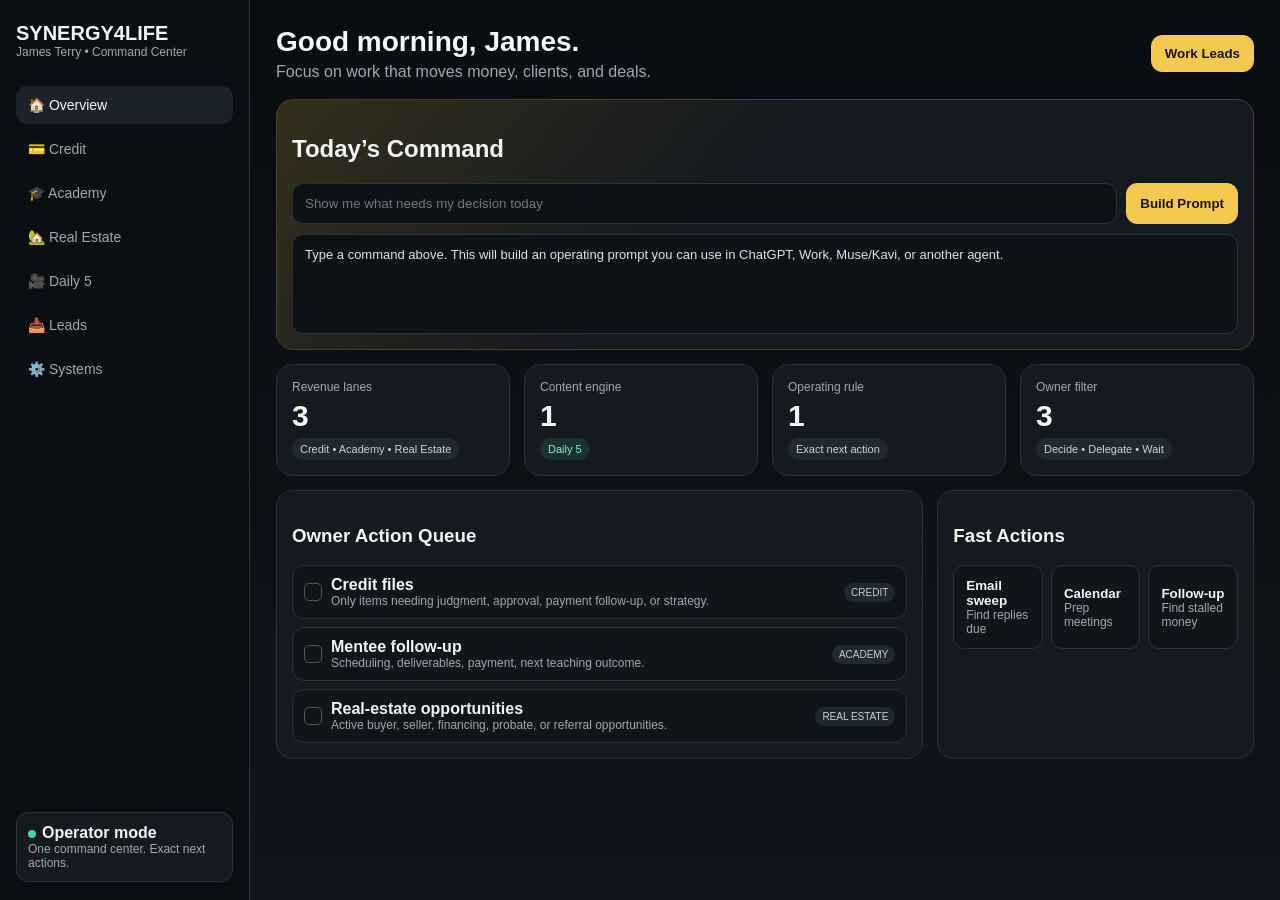
==== dashboard/index.html @ 9ff5a9f5 "Add Synergy4Life command center dashboard" ====
<!doctype html><html lang="en"><head><meta charset="utf-8"><meta name="viewport" content="width=device-width,initial-scale=1"><title>Synergy4Life Command Center</title><style>:root{--bg:#0b0e12;--p:#151a20;--p2:#1b222a;--t:#f5f7f9;--m:#9da8b3;--a:#f4c94f;--g:#43d69b;--l:#2a323c}*{box-sizing:border-box}body{margin:0;background:linear-gradient(180deg,#090c10,#11161c);color:var(--t);font-family:Inter,-apple-system,BlinkMacSystemFont,Segoe UI,Roboto,Arial,sans-serif}.app{min-height:100vh;display:grid;grid-template-columns:250px 1fr}.side{padding:22px 16px;border-right:1px solid var(--l);background:#0b0e12;position:sticky;top:0;height:100vh}.brand{font-size:20px;font-weight:900}.sub,.mini{color:var(--m);font-size:12px}.nav{margin-top:24px}.nav button{width:100%;padding:11px 12px;margin:3px 0;border:0;border-radius:11px;background:transparent;color:var(--m);text-align:left;font-size:14px}.nav button.on,.nav button:hover{background:var(--p2);color:var(--t)}main{padding:26px}.section{display:none}.section.on{display:block}.top{display:flex;justify-content:space-between;gap:14px;align-items:center;margin-bottom:18px}.top h1{margin:0;font-size:28px}.top p{margin:5px 0 0;color:var(--m)}.btn{border:1px solid var(--l);background:var(--p);color:var(--t);padding:10px 13px;border-radius:11px;cursor:pointer}.btn.primary{background:var(--a);border-color:var(--a);color:#17130a;font-weight:800}.grid{display:grid;grid-template-columns:repeat(12,1fr);gap:14px}.card{background:rgba(21,26,32,.97);border:1px solid var(--l);border-radius:17px;padding:15px}.full{grid-column:span 12}.half{grid-column:span 6}.wide{grid-column:span 8}.narrow{grid-column:span 4}.kpi{grid-column:span 3}.num{font-size:30px;font-weight:900;margin:5px 0}.pill{display:inline-block;font-size:11px;background:#202832;padding:5px 8px;border-radius:999px;color:#cad3dc}.good{color:#86efc2;background:rgba(67,214,155,.12)}.hero{background:linear-gradient(135deg,rgba(244,201,79,.18),rgba(21,26,32,.97) 45%);border-color:#4b4126}.cmd{display:flex;gap:9px}.cmd input{flex:1;border:1px solid var(--l);background:#0d1217;color:var(--t);border-radius:11px;padding:12px}.box{white-space:pre-wrap;background:#0d1217;border:1px solid var(--l);border-radius:11px;padding:12px;color:#dce3e9;font-size:13px;min-height:100px}.list{display:flex;flex-direction:column;gap:8px}.item{display:grid;grid-template-columns:auto 1fr auto;gap:9px;align-items:center;border:1px solid var(--l);background:#10151a;padding:10px 11px;border-radius:12px}.check{width:18px;height:18px;border:1px solid #4a5561;border-radius:5px;display:grid;place-items:center;cursor:pointer}.check.done{background:var(--g);color:#07110d}.tag{font-size:10px;padding:4px 7px;border-radius:999px;background:#202832;color:#c4ccd5}.quick{display:grid;grid-template-columns:repeat(3,1fr);gap:8px}.quick button{border:1px solid var(--l);background:#10151a;color:var(--t);padding:12px;border-radius:11px;text-align:left}.table{width:100%;border-collapse:collapse;font-size:13px}.table th,.table td{padding:10px;border-bottom:1px solid var(--l);text-align:left}.table th{color:var(--m)}.status{position:absolute;left:16px;right:16px;bottom:18px;padding:11px;border:1px solid var(--l);background:var(--p);border-radius:12px}.dot{display:inline-block;width:8px;height:8px;border-radius:50%;background:var(--g);margin-right:6px}.toast{position:fixed;right:18px;bottom:18px;background:#1c232b;border:1px solid var(--l);padding:10px 12px;border-radius:10px;display:none}@media(max-width:900px){.app{grid-template-columns:1fr}.side{position:relative;height:auto;border-right:0;border-bottom:1px solid var(--l)}.status{position:static;margin-top:12px}.nav{display:grid;grid-template-columns:repeat(3,1fr)}main{padding:16px}.kpi,.half,.wide,.narrow{grid-column:span 12}.quick{grid-template-columns:1fr}}</style></head><body><div class="app"><aside class="side"><div class="brand">SYNERGY4LIFE</div><div class="sub">James Terry • Command Center</div><div class="nav"><button class="on" data-s="home">🏠 Overview</button><button data-s="credit">💳 Credit</button><button data-s="academy">🎓 Academy</button><button data-s="realestate">🏡 Real Estate</button><button data-s="daily5">🎥 Daily 5</button><button data-s="leads">📥 Leads</button><button data-s="systems">⚙️ Systems</button></div><div class="status"><span class="dot"></span><b>Operator mode</b><div class="mini">One command center. Exact next actions.</div></div></aside><main><section id="home" class="section on"><div class="top"><div><h1>Good morning, James.</h1><p>Focus on work that moves money, clients, and deals.</p></div><button class="btn primary" onclick="go('leads')">Work Leads</button></div><div class="grid"><div class="card full hero"><h2>Today’s Command</h2><div class="cmd"><input id="cmd" placeholder="Show me what needs my decision today"><button class="btn primary" onclick="build()">Build Prompt</button></div><div id="out" class="box" style="margin-top:10px">Type a command above. This will build an operating prompt you can use in ChatGPT, Work, Muse/Kavi, or another agent.</div></div><div class="card kpi"><div class="mini">Revenue lanes</div><div class="num">3</div><span class="pill">Credit • Academy • Real Estate</span></div><div class="card kpi"><div class="mini">Content engine</div><div class="num">1</div><span class="pill good">Daily 5</span></div><div class="card kpi"><div class="mini">Operating rule</div><div class="num">1</div><span class="pill">Exact next action</span></div><div class="card kpi"><div class="mini">Owner filter</div><div class="num">3</div><span class="pill">Decide • Delegate • Wait</span></div><div class="card wide"><h3>Owner Action Queue</h3><div class="list"><div class="item"><span class="check" onclick="done(this)"></span><div><b>Credit files</b><div class="mini">Only items needing judgment, approval, payment follow-up, or strategy.</div></div><span class="tag">CREDIT</span></div><div class="item"><span class="check" onclick="done(this)"></span><div><b>Mentee follow-up</b><div class="mini">Scheduling, deliverables, payment, next teaching outcome.</div></div><span class="tag">ACADEMY</span></div><div class="item"><span class="check" onclick="done(this)"></span><div><b>Real-estate opportunities</b><div class="mini">Active buyer, seller, financing, probate, or referral opportunities.</div></div><span class="tag">REAL ESTATE</span></div></div></div><div class="card narrow"><h3>Fast Actions</h3><div class="quick"><button onclick="copyP('email')"><b>Email sweep</b><div class="mini">Find replies due</div></button><button onclick="copyP('calendar')"><b>Calendar</b><div class="mini">Prep meetings</div></button><button onclick="copyP('followup')"><b>Follow-up</b><div class="mini">Find stalled money</div></button></div></div></div></section><section id="credit" class="section"><div class="top"><div><h1>Credit Solutions</h1><p>Every file ends with an exact letter, action, owner, and due date.</p></div></div><div class="grid"><div class="card full"><table class="table"><tr><th>Stage</th><th>Exact next action</th><th>Owner rule</th></tr><tr><td>Audit</td><td>Compare reports and identify factual discrepancies</td><td>Ops prepares, James decides strategy when needed</td></tr><tr><td>Dispute</td><td>Name the exact letter and attach evidence</td><td>No generic “Round 2” entries</td></tr><tr><td>Follow-up</td><td>Track response, settlement/PFD, payment, and next deadline</td><td>Surface exceptions only</td></tr></table></div></div></section><section id="academy" class="section"><div class="top"><div><h1>Credit Academy</h1><p>Teach the decision process, not just letter selection.</p></div></div><div class="grid"><div class="card half"><h3>6-Week Path</h3><div class="box">Week 1 — Compliance + CRC
Week 2 — Workflow
Week 3 — Dispute intelligence
Week 4 — Client experience
Week 5 — Pricing
Week 6 — Marketing + scaling</div></div><div class="card half"><h3>Mentee Card</h3><div class="box">Show: paid/balance • current week • last session • deliverables • next session • business bottleneck • one measurable outcome for the next 7 days.</div></div></div></section><section id="realestate" class="section"><div class="top"><div><h1>Real Estate</h1><p>Turn market movement into buyer and seller conversations.</p></div></div><div class="grid"><div class="card wide"><h3>Daily Market Desk</h3><div class="box">Tampa Bay sales + inventory
Mortgage applications + rates
Builder incentives
Price reductions / buyer leverage
Mortgage-ready client angle
One social or DM angle</div></div><div class="card narrow"><h3>Deal Prep</h3><div class="quick"><button onclick="copyP('buyer')">Buyer prep</button><button onclick="copyP('listing')">Listing prep</button><button onclick="copyP('probate')">Probate</button></div></div></div></section><section id="daily5" class="section"><div class="top"><div><h1>The Daily 5</h1><p>Credit • Money • Housing • Business • James’s Take</p></div></div><div class="grid"><div class="card full"><div class="list"><div class="item"><span>1</span><div><b>Research</b><div class="mini">Five current stories from reliable sources.</div></div><span class="tag">CURRENT</span></div><div class="item"><span>2</span><div><b>Script</b><div class="mini">60–90 seconds, conversational and useful.</div></div><span class="tag">VOICE</span></div><div class="item"><span>3</span><div><b>B-roll</b><div class="mini">Use current headlines, charts, market data, and contextual footage.</div></div><span class="tag">VISUAL</span></div><div class="item"><span>4</span><div><b>Distribute</b><div class="mini">Skool + email + social.</div></div><span class="tag">PUBLISH</span></div></div></div></div></section><section id="leads" class="section"><div class="top"><div><h1>Leads & Follow-up</h1><p>Every conversation gets a category, last touch, next action, and revenue potential.</p></div></div><div class="grid"><div class="card full"><table class="table"><tr><th>Lane</th><th>Qualifies when</th><th>Next action</th></tr><tr><td>Credit</td><td>Report help, collections, mortgage readiness</td><td>Consultation → report → enrollment</td></tr><tr><td>Mentorship</td><td>Wants to start or grow a credit business</td><td>Discovery → offer → onboarding</td></tr><tr><td>Real Estate</td><td>Buying, selling, financing, probate, referral</td><td>Call → financing/market plan → appointment</td></tr><tr><td>Partner</td><td>Lender, attorney, agent, business owner</td><td>Define referral value + follow-up date</td></tr></table></div></div></section><section id="systems" class="section"><div class="top"><div><h1>Systems</h1><p>Use the right agent for the right job.</p></div></div><div class="grid"><div class="card half"><h3>ChatGPT</h3><div class="mini">Central command, analysis, files, research, connected apps, finished work.</div></div><div class="card half"><h3>Kavi / Muse</h3><div class="mini">Background execution and connected-app work where supported.</div></div><div class="card half"><h3>Grok / X</h3><div class="mini">X-native monitoring and public conversation intelligence.</div></div><div class="card half"><h3>Rule</h3><div class="mini">One command center, specialized execution agents, no duplicate work.</div></div></div></section></main></div><div id="toast" class="toast">Copied</div><script>const P={email:`Review my business email and identify messages requiring a reply, payment follow-up, client document, mentee action, real-estate action, or scheduling decision. Group by business lane and urgency. Draft replies but do not send without approval.`,calendar:`Review my calendar for the next 7 days. For every client, mentee, or real-estate meeting, give context, objectives, missing inputs, and what I should decide before the meeting.`,followup:`Find open business conversations where revenue or progress is stalled because I have not followed up. Prioritize credit clients, mentorship prospects/mentees, and real-estate leads. Give the best next message and why now.`,buyer:`Prepare a Tampa Bay buyer consultation brief: financing readiness, credit risks, payment range, target areas, builder/resale tradeoffs, current leverage, and exact next steps.`,listing:`Prepare a listing strategy brief: likely buyer profile, pricing risk, competition, inventory, concessions, prep priorities, and 3 seller talking points.`,probate:`Prepare a probate real-estate handoff summary: confirmed facts, parties, deadlines, title/probate status, unresolved risks, owner for each next step, and what keeps the transaction moving.`};document.querySelectorAll('.nav button').forEach(b=>b.onclick=()=>go(b.dataset.s));function go(id){document.querySelectorAll('.section').forEach(s=>s.classList.remove('on'));document.getElementById(id).classList.add('on');document.querySelectorAll('.nav button').forEach(b=>b.classList.toggle('on',b.dataset.s===id));scrollTo({top:0,behavior:'smooth'})}function done(e){e.classList.toggle('done');e.textContent=e.classList.contains('done')?'✓':''}function cp(t){navigator.clipboard.writeText(t).then(()=>{let x=document.getElementById('toast');x.style.display='block';setTimeout(()=>x.style.display='none',1000)})}function copyP(k){cp(P[k])}function build(){let v=document.getElementById('cmd').value.trim()||'Identify the highest-value work I should do next.';let t=`You are operating as my Synergy4Life command center. ${v}\n\nReturn the answer in this order:\n1. What needs my decision now\n2. What can be delegated or completed without me\n3. What is waiting on someone else\n4. Revenue or client-risk items\n5. Exact next action, owner, and deadline for each item\n\nKeep it operational, not generic.`;document.getElementById('out').textContent=t;cp(t)}</script></body></html>
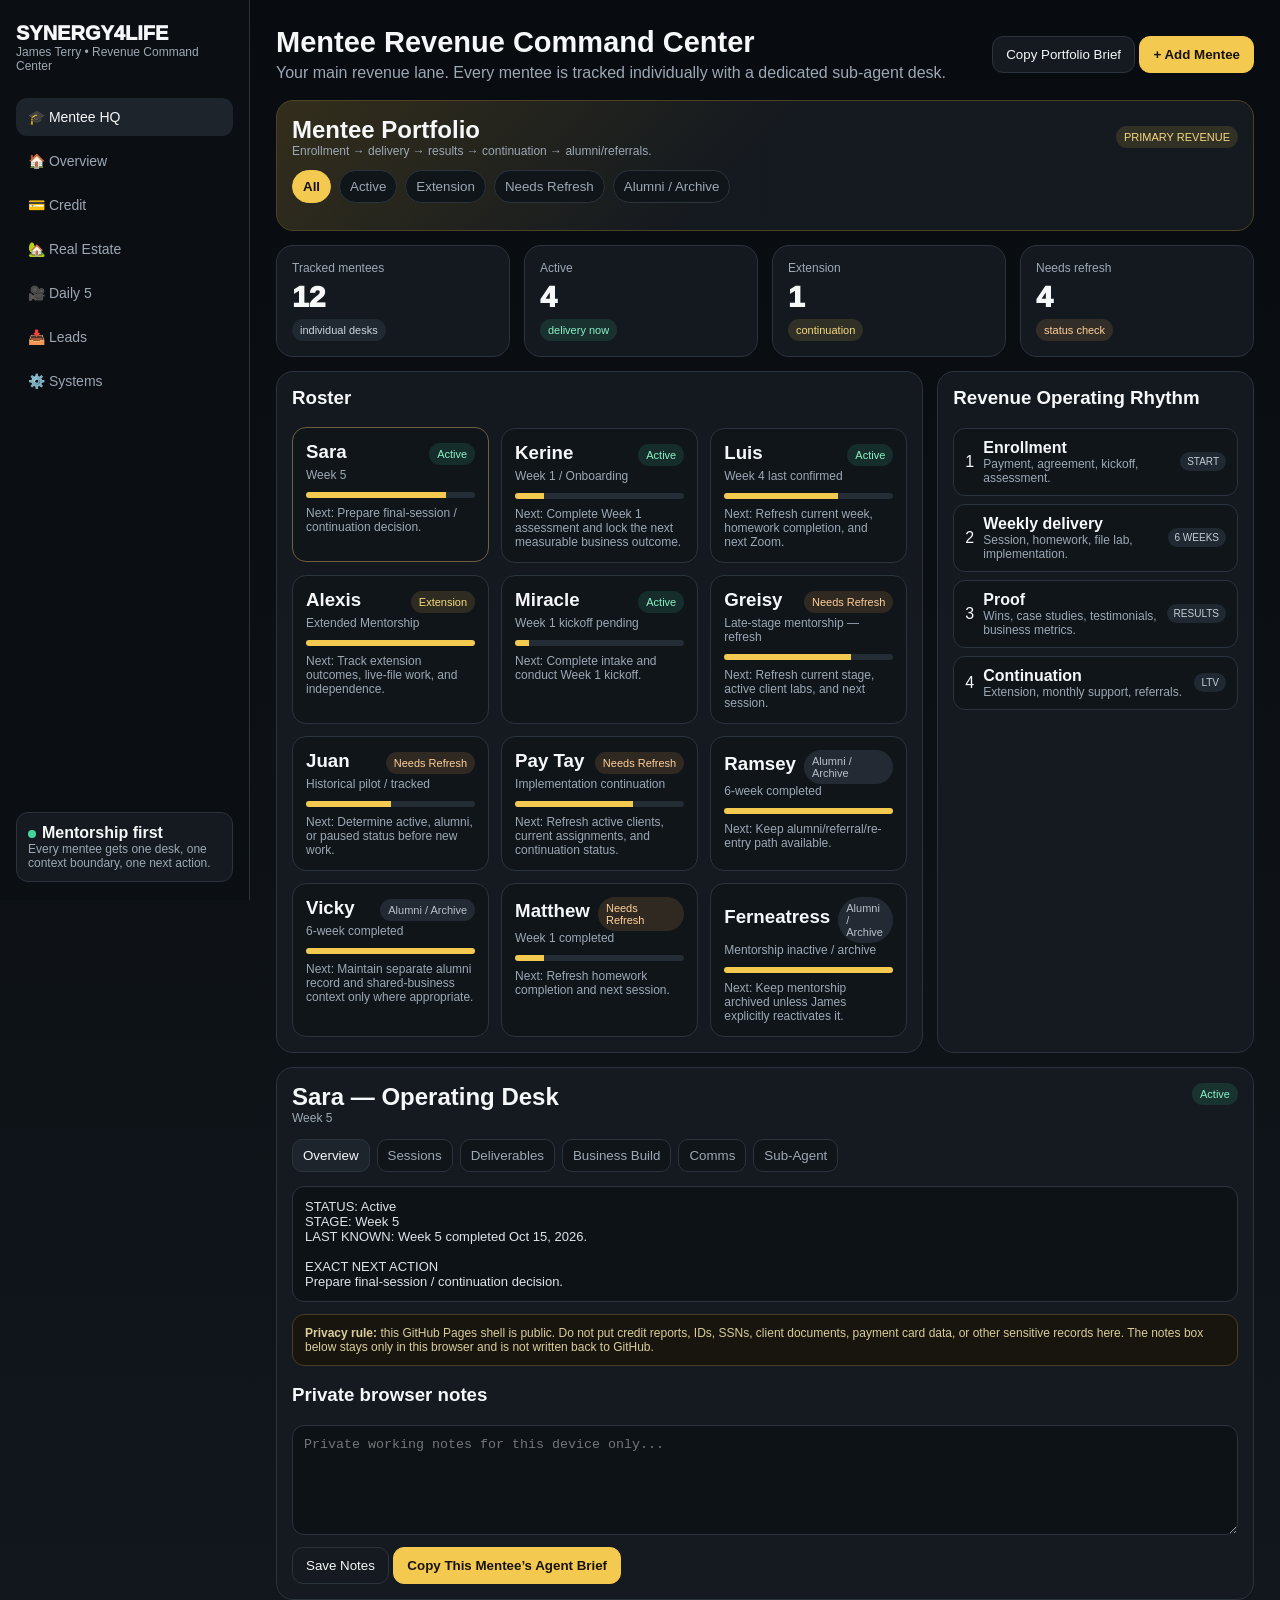
==== commit 63dc77c9: "Make Mentee HQ the primary Synergy4Life dashboard" ====
--- a/dashboard/index.html
+++ b/dashboard/index.html
@@ -1,11 +1,51 @@
-<!doctype html><html lang="en"><head><meta charset="utf-8"><meta name="viewport" content="width=device-width,initial-scale=1"><title>Synergy4Life Command Center</title><style>:root{--bg:#0b0e12;--p:#151a20;--p2:#1b222a;--t:#f5f7f9;--m:#9da8b3;--a:#f4c94f;--g:#43d69b;--l:#2a323c}*{box-sizing:border-box}body{margin:0;background:linear-gradient(180deg,#090c10,#11161c);color:var(--t);font-family:Inter,-apple-system,BlinkMacSystemFont,Segoe UI,Roboto,Arial,sans-serif}.app{min-height:100vh;display:grid;grid-template-columns:250px 1fr}.side{padding:22px 16px;border-right:1px solid var(--l);background:#0b0e12;position:sticky;top:0;height:100vh}.brand{font-size:20px;font-weight:900}.sub,.mini{color:var(--m);font-size:12px}.nav{margin-top:24px}.nav button{width:100%;padding:11px 12px;margin:3px 0;border:0;border-radius:11px;background:transparent;color:var(--m);text-align:left;font-size:14px}.nav button.on,.nav button:hover{background:var(--p2);color:var(--t)}main{padding:26px}.section{display:none}.section.on{display:block}.top{display:flex;justify-content:space-between;gap:14px;align-items:center;margin-bottom:18px}.top h1{margin:0;font-size:28px}.top p{margin:5px 0 0;color:var(--m)}.btn{border:1px solid var(--l);background:var(--p);color:var(--t);padding:10px 13px;border-radius:11px;cursor:pointer}.btn.primary{background:var(--a);border-color:var(--a);color:#17130a;font-weight:800}.grid{display:grid;grid-template-columns:repeat(12,1fr);gap:14px}.card{background:rgba(21,26,32,.97);border:1px solid var(--l);border-radius:17px;padding:15px}.full{grid-column:span 12}.half{grid-column:span 6}.wide{grid-column:span 8}.narrow{grid-column:span 4}.kpi{grid-column:span 3}.num{font-size:30px;font-weight:900;margin:5px 0}.pill{display:inline-block;font-size:11px;background:#202832;padding:5px 8px;border-radius:999px;color:#cad3dc}.good{color:#86efc2;background:rgba(67,214,155,.12)}.hero{background:linear-gradient(135deg,rgba(244,201,79,.18),rgba(21,26,32,.97) 45%);border-color:#4b4126}.cmd{display:flex;gap:9px}.cmd input{flex:1;border:1px solid var(--l);background:#0d1217;color:var(--t);border-radius:11px;padding:12px}.box{white-space:pre-wrap;background:#0d1217;border:1px solid var(--l);border-radius:11px;padding:12px;color:#dce3e9;font-size:13px;min-height:100px}.list{display:flex;flex-direction:column;gap:8px}.item{display:grid;grid-template-columns:auto 1fr auto;gap:9px;align-items:center;border:1px solid var(--l);background:#10151a;padding:10px 11px;border-radius:12px}.check{width:18px;height:18px;border:1px solid #4a5561;border-radius:5px;display:grid;place-items:center;cursor:pointer}.check.done{background:var(--g);color:#07110d}.tag{font-size:10px;padding:4px 7px;border-radius:999px;background:#202832;color:#c4ccd5}.quick{display:grid;grid-template-columns:repeat(3,1fr);gap:8px}.quick button{border:1px solid var(--l);background:#10151a;color:var(--t);padding:12px;border-radius:11px;text-align:left}.table{width:100%;border-collapse:collapse;font-size:13px}.table th,.table td{padding:10px;border-bottom:1px solid var(--l);text-align:left}.table th{color:var(--m)}.status{position:absolute;left:16px;right:16px;bottom:18px;padding:11px;border:1px solid var(--l);background:var(--p);border-radius:12px}.dot{display:inline-block;width:8px;height:8px;border-radius:50%;background:var(--g);margin-right:6px}.toast{position:fixed;right:18px;bottom:18px;background:#1c232b;border:1px solid var(--l);padding:10px 12px;border-radius:10px;display:none}@media(max-width:900px){.app{grid-template-columns:1fr}.side{position:relative;height:auto;border-right:0;border-bottom:1px solid var(--l)}.status{position:static;margin-top:12px}.nav{display:grid;grid-template-columns:repeat(3,1fr)}main{padding:16px}.kpi,.half,.wide,.narrow{grid-column:span 12}.quick{grid-template-columns:1fr}}</style></head><body><div class="app"><aside class="side"><div class="brand">SYNERGY4LIFE</div><div class="sub">James Terry • Command Center</div><div class="nav"><button class="on" data-s="home">🏠 Overview</button><button data-s="credit">💳 Credit</button><button data-s="academy">🎓 Academy</button><button data-s="realestate">🏡 Real Estate</button><button data-s="daily5">🎥 Daily 5</button><button data-s="leads">📥 Leads</button><button data-s="systems">⚙️ Systems</button></div><div class="status"><span class="dot"></span><b>Operator mode</b><div class="mini">One command center. Exact next actions.</div></div></aside><main><section id="home" class="section on"><div class="top"><div><h1>Good morning, James.</h1><p>Focus on work that moves money, clients, and deals.</p></div><button class="btn primary" onclick="go('leads')">Work Leads</button></div><div class="grid"><div class="card full hero"><h2>Today’s Command</h2><div class="cmd"><input id="cmd" placeholder="Show me what needs my decision today"><button class="btn primary" onclick="build()">Build Prompt</button></div><div id="out" class="box" style="margin-top:10px">Type a command above. This will build an operating prompt you can use in ChatGPT, Work, Muse/Kavi, or another agent.</div></div><div class="card kpi"><div class="mini">Revenue lanes</div><div class="num">3</div><span class="pill">Credit • Academy • Real Estate</span></div><div class="card kpi"><div class="mini">Content engine</div><div class="num">1</div><span class="pill good">Daily 5</span></div><div class="card kpi"><div class="mini">Operating rule</div><div class="num">1</div><span class="pill">Exact next action</span></div><div class="card kpi"><div class="mini">Owner filter</div><div class="num">3</div><span class="pill">Decide • Delegate • Wait</span></div><div class="card wide"><h3>Owner Action Queue</h3><div class="list"><div class="item"><span class="check" onclick="done(this)"></span><div><b>Credit files</b><div class="mini">Only items needing judgment, approval, payment follow-up, or strategy.</div></div><span class="tag">CREDIT</span></div><div class="item"><span class="check" onclick="done(this)"></span><div><b>Mentee follow-up</b><div class="mini">Scheduling, deliverables, payment, next teaching outcome.</div></div><span class="tag">ACADEMY</span></div><div class="item"><span class="check" onclick="done(this)"></span><div><b>Real-estate opportunities</b><div class="mini">Active buyer, seller, financing, probate, or referral opportunities.</div></div><span class="tag">REAL ESTATE</span></div></div></div><div class="card narrow"><h3>Fast Actions</h3><div class="quick"><button onclick="copyP('email')"><b>Email sweep</b><div class="mini">Find replies due</div></button><button onclick="copyP('calendar')"><b>Calendar</b><div class="mini">Prep meetings</div></button><button onclick="copyP('followup')"><b>Follow-up</b><div class="mini">Find stalled money</div></button></div></div></div></section><section id="credit" class="section"><div class="top"><div><h1>Credit Solutions</h1><p>Every file ends with an exact letter, action, owner, and due date.</p></div></div><div class="grid"><div class="card full"><table class="table"><tr><th>Stage</th><th>Exact next action</th><th>Owner rule</th></tr><tr><td>Audit</td><td>Compare reports and identify factual discrepancies</td><td>Ops prepares, James decides strategy when needed</td></tr><tr><td>Dispute</td><td>Name the exact letter and attach evidence</td><td>No generic “Round 2” entries</td></tr><tr><td>Follow-up</td><td>Track response, settlement/PFD, payment, and next deadline</td><td>Surface exceptions only</td></tr></table></div></div></section><section id="academy" class="section"><div class="top"><div><h1>Credit Academy</h1><p>Teach the decision process, not just letter selection.</p></div></div><div class="grid"><div class="card half"><h3>6-Week Path</h3><div class="box">Week 1 — Compliance + CRC
-Week 2 — Workflow
-Week 3 — Dispute intelligence
-Week 4 — Client experience
-Week 5 — Pricing
-Week 6 — Marketing + scaling</div></div><div class="card half"><h3>Mentee Card</h3><div class="box">Show: paid/balance • current week • last session • deliverables • next session • business bottleneck • one measurable outcome for the next 7 days.</div></div></div></section><section id="realestate" class="section"><div class="top"><div><h1>Real Estate</h1><p>Turn market movement into buyer and seller conversations.</p></div></div><div class="grid"><div class="card wide"><h3>Daily Market Desk</h3><div class="box">Tampa Bay sales + inventory
+<!doctype html>
+<html lang="en"><head><meta charset="utf-8"><meta name="viewport" content="width=device-width,initial-scale=1"><title>Synergy4Life Mentee Command Center</title><style>
+:root{--bg:#090c10;--p:#151a20;--p2:#1d242c;--t:#f6f7f9;--m:#9ca8b4;--a:#f4c94f;--g:#43d69b;--w:#ffb454;--r:#ff7373;--l:#2b333d}*{box-sizing:border-box}body{margin:0;background:linear-gradient(180deg,#080b0f,#11171d);color:var(--t);font-family:Inter,-apple-system,BlinkMacSystemFont,Segoe UI,Roboto,Arial,sans-serif}.app{min-height:100vh;display:grid;grid-template-columns:250px 1fr}.side{padding:22px 16px;border-right:1px solid var(--l);background:#0b0e12;position:sticky;top:0;height:100vh}.brand{font-size:20px;font-weight:950}.sub,.mini{color:var(--m);font-size:12px}.nav{margin-top:22px}.nav button{width:100%;padding:11px 12px;margin:3px 0;border:0;border-radius:11px;background:transparent;color:var(--m);text-align:left;font-size:14px;cursor:pointer}.nav button.on,.nav button:hover{background:var(--p2);color:var(--t)}.statusbox{position:absolute;left:16px;right:16px;bottom:18px;padding:11px;border:1px solid var(--l);background:var(--p);border-radius:12px}.dot{display:inline-block;width:8px;height:8px;border-radius:50%;background:var(--g);margin-right:6px}main{padding:26px}.section{display:none}.section.on{display:block}.top{display:flex;justify-content:space-between;gap:14px;align-items:center;margin-bottom:18px}.top h1{margin:0;font-size:29px}.top p{margin:5px 0 0;color:var(--m)}.btn{border:1px solid var(--l);background:var(--p);color:var(--t);padding:10px 13px;border-radius:11px;cursor:pointer}.btn.primary{background:var(--a);border-color:var(--a);color:#17130a;font-weight:850}.btn.small{padding:7px 9px;font-size:12px}.grid{display:grid;grid-template-columns:repeat(12,1fr);gap:14px}.card{background:rgba(21,26,32,.97);border:1px solid var(--l);border-radius:17px;padding:15px}.full{grid-column:span 12}.half{grid-column:span 6}.wide{grid-column:span 8}.narrow{grid-column:span 4}.kpi{grid-column:span 3}.num{font-size:30px;font-weight:950;margin:5px 0}.pill{display:inline-block;font-size:11px;background:#202832;padding:5px 8px;border-radius:999px;color:#cbd4dd}.pill.active{background:rgba(67,214,155,.13);color:#8af0c5}.pill.extension{background:rgba(244,201,79,.13);color:#f6d97f}.pill.refresh{background:rgba(255,180,84,.13);color:#ffd09a}.pill.alumni{background:#232a33;color:#b7c0ca}.hero{background:linear-gradient(135deg,rgba(244,201,79,.18),rgba(21,26,32,.97) 48%);border-color:#4b4126}.filters{display:flex;gap:8px;flex-wrap:wrap;margin:12px 0}.filters button{border:1px solid var(--l);background:#10151a;color:var(--m);padding:8px 10px;border-radius:999px;cursor:pointer}.filters button.on{background:var(--a);color:#17130a;border-color:var(--a);font-weight:800}.roster{display:grid;grid-template-columns:repeat(3,1fr);gap:12px}.mentee{border:1px solid var(--l);background:#10151a;border-radius:14px;padding:13px;cursor:pointer;transition:.15s}.mentee:hover,.mentee.selected{border-color:#6d6040;transform:translateY(-1px)}.mentee h3{margin:0 0 5px}.row{display:flex;justify-content:space-between;gap:8px;align-items:center}.meter{height:6px;background:#242c35;border-radius:999px;overflow:hidden;margin-top:10px}.meter span{display:block;height:100%;background:var(--a)}.detailHead{display:flex;justify-content:space-between;gap:12px;align-items:flex-start}.detailHead h2{margin:0}.tabs{display:flex;gap:7px;flex-wrap:wrap;margin:14px 0}.tabs button{border:1px solid var(--l);background:#10151a;color:var(--m);padding:8px 10px;border-radius:10px;cursor:pointer}.tabs button.on{background:var(--p2);color:var(--t)}.box{white-space:pre-wrap;background:#0d1217;border:1px solid var(--l);border-radius:12px;padding:12px;color:#dce3e9;font-size:13px;min-height:92px}.list{display:flex;flex-direction:column;gap:8px}.item{display:grid;grid-template-columns:auto 1fr auto;gap:9px;align-items:center;border:1px solid var(--l);background:#10151a;padding:10px 11px;border-radius:12px}.tag{font-size:10px;padding:4px 7px;border-radius:999px;background:#202832;color:#c4ccd5}.privacy{border:1px solid #473f27;background:#17150e;padding:11px 12px;border-radius:12px;color:#dacd9c;font-size:12px}.note{width:100%;min-height:110px;background:#0d1217;color:var(--t);border:1px solid var(--l);border-radius:12px;padding:11px;resize:vertical}.table{width:100%;border-collapse:collapse;font-size:13px}.table th,.table td{padding:10px;border-bottom:1px solid var(--l);text-align:left}.table th{color:var(--m)}.quick{display:grid;grid-template-columns:repeat(3,1fr);gap:8px}.quick button{border:1px solid var(--l);background:#10151a;color:var(--t);padding:12px;border-radius:11px;text-align:left;cursor:pointer}.toast{position:fixed;right:18px;bottom:18px;background:#1c232b;border:1px solid var(--l);padding:10px 12px;border-radius:10px;display:none}.modal{position:fixed;inset:0;background:rgba(0,0,0,.72);display:none;align-items:center;justify-content:center;padding:20px}.modal .card{width:min(520px,100%)}.field{display:flex;flex-direction:column;gap:5px;margin:10px 0}.field input,.field select{background:#0d1217;color:var(--t);border:1px solid var(--l);padding:10px;border-radius:10px}@media(max-width:980px){.app{grid-template-columns:1fr}.side{position:relative;height:auto;border-right:0;border-bottom:1px solid var(--l)}.statusbox{position:static;margin-top:12px}.nav{display:grid;grid-template-columns:repeat(3,1fr)}main{padding:16px}.kpi,.half,.wide,.narrow{grid-column:span 12}.roster{grid-template-columns:1fr 1fr}.quick{grid-template-columns:1fr}}@media(max-width:620px){.roster{grid-template-columns:1fr}.nav{grid-template-columns:repeat(2,1fr)}.top{align-items:flex-start;flex-direction:column}}
+</style></head><body><div class="app"><aside class="side"><div class="brand">SYNERGY4LIFE</div><div class="sub">James Terry • Revenue Command Center</div><div class="nav"><button class="on" data-s="mentees">🎓 Mentee HQ</button><button data-s="overview">🏠 Overview</button><button data-s="credit">💳 Credit</button><button data-s="realestate">🏡 Real Estate</button><button data-s="daily5">🎥 Daily 5</button><button data-s="leads">📥 Leads</button><button data-s="systems">⚙️ Systems</button></div><div class="statusbox"><span class="dot"></span><b>Mentorship first</b><div class="mini">Every mentee gets one desk, one context boundary, one next action.</div></div></aside><main>
+<section id="mentees" class="section on"><div class="top"><div><h1>Mentee Revenue Command Center</h1><p>Your main revenue lane. Every mentee is tracked individually with a dedicated sub-agent desk.</p></div><div><button class="btn" onclick="copyPortfolioBrief()">Copy Portfolio Brief</button> <button class="btn primary" onclick="openAdd()">+ Add Mentee</button></div></div><div class="grid"><div class="card full hero"><div class="row"><div><h2 style="margin:0">Mentee Portfolio</h2><div class="mini">Enrollment → delivery → results → continuation → alumni/referrals.</div></div><span class="pill extension">PRIMARY REVENUE</span></div><div class="filters" id="filters"><button class="on" data-f="all">All</button><button data-f="active">Active</button><button data-f="extension">Extension</button><button data-f="refresh">Needs Refresh</button><button data-f="alumni">Alumni / Archive</button></div></div><div class="card kpi"><div class="mini">Tracked mentees</div><div class="num" id="kTracked">0</div><span class="pill">individual desks</span></div><div class="card kpi"><div class="mini">Active</div><div class="num" id="kActive">0</div><span class="pill active">delivery now</span></div><div class="card kpi"><div class="mini">Extension</div><div class="num" id="kExtension">0</div><span class="pill extension">continuation</span></div><div class="card kpi"><div class="mini">Needs refresh</div><div class="num" id="kRefresh">0</div><span class="pill refresh">status check</span></div><div class="card wide"><h3 style="margin-top:0">Roster</h3><div id="roster" class="roster"></div></div><div class="card narrow"><h3 style="margin-top:0">Revenue Operating Rhythm</h3><div class="list"><div class="item"><span>1</span><div><b>Enrollment</b><div class="mini">Payment, agreement, kickoff, assessment.</div></div><span class="tag">START</span></div><div class="item"><span>2</span><div><b>Weekly delivery</b><div class="mini">Session, homework, file lab, implementation.</div></div><span class="tag">6 WEEKS</span></div><div class="item"><span>3</span><div><b>Proof</b><div class="mini">Wins, case studies, testimonials, business metrics.</div></div><span class="tag">RESULTS</span></div><div class="item"><span>4</span><div><b>Continuation</b><div class="mini">Extension, monthly support, referrals.</div></div><span class="tag">LTV</span></div></div></div><div class="card full" id="detailCard"><div class="detailHead"><div><h2 id="dName">Select a mentee</h2><div class="mini" id="dSubtitle">Open a mentee card to view that person's operating desk.</div></div><div><span id="dStatus" class="pill">—</span></div></div><div class="tabs" id="tabs"><button class="on" data-tab="overview">Overview</button><button data-tab="sessions">Sessions</button><button data-tab="deliverables">Deliverables</button><button data-tab="business">Business Build</button><button data-tab="comms">Comms</button><button data-tab="agent">Sub-Agent</button></div><div id="detailBody" class="box">No mentee selected.</div><div style="margin-top:12px" class="privacy"><b>Privacy rule:</b> this GitHub Pages shell is public. Do not put credit reports, IDs, SSNs, client documents, payment card data, or other sensitive records here. The notes box below stays only in this browser and is not written back to GitHub.</div><h3>Private browser notes</h3><textarea id="privateNotes" class="note" placeholder="Private working notes for this device only..."></textarea><div style="margin-top:8px"><button class="btn" onclick="saveNotes()">Save Notes</button> <button class="btn primary" onclick="copyAgentBrief()">Copy This Mentee’s Agent Brief</button></div></div></div></section>
+<section id="overview" class="section"><div class="top"><div><h1>Business Overview</h1><p>Mentorship first, then Credit Solutions, Real Estate, and content.</p></div><button class="btn primary" onclick="go('mentees')">Open Mentee HQ</button></div><div class="grid"><div class="card kpi"><div class="mini">#1 lane</div><div class="num">🎓</div><span class="pill extension">Credit Academy</span></div><div class="card kpi"><div class="mini">Client services</div><div class="num">💳</div><span class="pill">Credit Solutions</span></div><div class="card kpi"><div class="mini">Deal lane</div><div class="num">🏡</div><span class="pill">Real Estate</span></div><div class="card kpi"><div class="mini">Audience engine</div><div class="num">🎥</div><span class="pill">Daily 5</span></div><div class="card full"><h3>Owner Filter</h3><div class="box">1. What needs James’s decision now
+2. What can a sub-agent prepare
+3. What is waiting on the mentee/client
+4. What revenue is stalled
+5. Exact next action + owner + deadline</div></div></div></section>
+<section id="credit" class="section"><div class="top"><div><h1>Credit Solutions</h1><p>Exact dispute action, evidence, owner, and due date.</p></div></div><div class="card"><table class="table"><tr><th>Stage</th><th>Required output</th><th>Rule</th></tr><tr><td>Audit</td><td>Compare reports and identify factual discrepancies</td><td>Evidence before strategy</td></tr><tr><td>Dispute</td><td>Name the exact letter and target</td><td>No generic “Round 2” calendar entries</td></tr><tr><td>Follow-up</td><td>Response, settlement/PFD, payment, deadline</td><td>Surface exceptions to James</td></tr></table></div></section>
+<section id="realestate" class="section"><div class="top"><div><h1>Real Estate</h1><p>Mortgage-ready clients, Tampa Bay opportunities, buyers, sellers, probate.</p></div></div><div class="grid"><div class="card wide"><div class="box">Sales + inventory
 Mortgage applications + rates
 Builder incentives
 Price reductions / buyer leverage
-Mortgage-ready client angle
-One social or DM angle</div></div><div class="card narrow"><h3>Deal Prep</h3><div class="quick"><button onclick="copyP('buyer')">Buyer prep</button><button onclick="copyP('listing')">Listing prep</button><button onclick="copyP('probate')">Probate</button></div></div></div></section><section id="daily5" class="section"><div class="top"><div><h1>The Daily 5</h1><p>Credit • Money • Housing • Business • James’s Take</p></div></div><div class="grid"><div class="card full"><div class="list"><div class="item"><span>1</span><div><b>Research</b><div class="mini">Five current stories from reliable sources.</div></div><span class="tag">CURRENT</span></div><div class="item"><span>2</span><div><b>Script</b><div class="mini">60–90 seconds, conversational and useful.</div></div><span class="tag">VOICE</span></div><div class="item"><span>3</span><div><b>B-roll</b><div class="mini">Use current headlines, charts, market data, and contextual footage.</div></div><span class="tag">VISUAL</span></div><div class="item"><span>4</span><div><b>Distribute</b><div class="mini">Skool + email + social.</div></div><span class="tag">PUBLISH</span></div></div></div></div></section><section id="leads" class="section"><div class="top"><div><h1>Leads & Follow-up</h1><p>Every conversation gets a category, last touch, next action, and revenue potential.</p></div></div><div class="grid"><div class="card full"><table class="table"><tr><th>Lane</th><th>Qualifies when</th><th>Next action</th></tr><tr><td>Credit</td><td>Report help, collections, mortgage readiness</td><td>Consultation → report → enrollment</td></tr><tr><td>Mentorship</td><td>Wants to start or grow a credit business</td><td>Discovery → offer → onboarding</td></tr><tr><td>Real Estate</td><td>Buying, selling, financing, probate, referral</td><td>Call → financing/market plan → appointment</td></tr><tr><td>Partner</td><td>Lender, attorney, agent, business owner</td><td>Define referral value + follow-up date</td></tr></table></div></div></section><section id="systems" class="section"><div class="top"><div><h1>Systems</h1><p>Use the right agent for the right job.</p></div></div><div class="grid"><div class="card half"><h3>ChatGPT</h3><div class="mini">Central command, analysis, files, research, connected apps, finished work.</div></div><div class="card half"><h3>Kavi / Muse</h3><div class="mini">Background execution and connected-app work where supported.</div></div><div class="card half"><h3>Grok / X</h3><div class="mini">X-native monitoring and public conversation intelligence.</div></div><div class="card half"><h3>Rule</h3><div class="mini">One command center, specialized execution agents, no duplicate work.</div></div></div></section></main></div><div id="toast" class="toast">Copied</div><script>const P={email:`Review my business email and identify messages requiring a reply, payment follow-up, client document, mentee action, real-estate action, or scheduling decision. Group by business lane and urgency. Draft replies but do not send without approval.`,calendar:`Review my calendar for the next 7 days. For every client, mentee, or real-estate meeting, give context, objectives, missing inputs, and what I should decide before the meeting.`,followup:`Find open business conversations where revenue or progress is stalled because I have not followed up. Prioritize credit clients, mentorship prospects/mentees, and real-estate leads. Give the best next message and why now.`,buyer:`Prepare a Tampa Bay buyer consultation brief: financing readiness, credit risks, payment range, target areas, builder/resale tradeoffs, current leverage, and exact next steps.`,listing:`Prepare a listing strategy brief: likely buyer profile, pricing risk, competition, inventory, concessions, prep priorities, and 3 seller talking points.`,probate:`Prepare a probate real-estate handoff summary: confirmed facts, parties, deadlines, title/probate status, unresolved risks, owner for each next step, and what keeps the transaction moving.`};document.querySelectorAll('.nav button').forEach(b=>b.onclick=()=>go(b.dataset.s));function go(id){document.querySelectorAll('.section').forEach(s=>s.classList.remove('on'));document.getElementById(id).classList.add('on');document.querySelectorAll('.nav button').forEach(b=>b.classList.toggle('on',b.dataset.s===id));scrollTo({top:0,behavior:'smooth'})}function done(e){e.classList.toggle('done');e.textContent=e.classList.contains('done')?'✓':''}function cp(t){navigator.clipboard.writeText(t).then(()=>{let x=document.getElementById('toast');x.style.display='block';setTimeout(()=>x.style.display='none',1000)})}function copyP(k){cp(P[k])}function build(){let v=document.getElementById('cmd').value.trim()||'Identify the highest-value work I should do next.';let t=`You are operating as my Synergy4Life command center. ${v}\n\nReturn the answer in this order:\n1. What needs my decision now\n2. What can be delegated or completed without me\n3. What is waiting on someone else\n4. Revenue or client-risk items\n5. Exact next action, owner, and deadline for each item\n\nKeep it operational, not generic.`;document.getElementById('out').textContent=t;cp(t)}</script></body></html>+Credit-to-mortgage-ready opportunities
+One direct outreach angle</div></div><div class="card narrow"><div class="quick"><button onclick="copyText('Prepare a Tampa Bay buyer consultation brief with financing readiness, credit risks, target areas, current leverage, and exact next steps.')">Buyer prep</button><button onclick="copyText('Prepare a listing strategy brief with pricing risk, competition, inventory, concessions, prep priorities, and seller talking points.')">Listing prep</button><button onclick="copyText('Prepare a probate real-estate handoff with confirmed facts, deadlines, title/probate status, unresolved risks, owners, and exact next steps.')">Probate</button></div></div></div></section>
+<section id="daily5" class="section"><div class="top"><div><h1>The Daily 5</h1><p>Credit • Money • Housing • Business • James’s Take</p></div></div><div class="card"><div class="box">Research current stories → 60–90 second script → current-source b-roll map → Skool + email + social distribution.</div></div></section>
+<section id="leads" class="section"><div class="top"><div><h1>Leads & Follow-up</h1><p>Prioritize mentorship leads first.</p></div></div><div class="card"><table class="table"><tr><th>Lane</th><th>Next action</th></tr><tr><td>Mentorship</td><td>Discovery → offer → payment → onboarding → Week 1</td></tr><tr><td>Credit</td><td>Consultation → report → enrollment</td></tr><tr><td>Real Estate</td><td>Call → financing/market plan → appointment</td></tr><tr><td>Partners</td><td>Referral value → follow-up date</td></tr></table></div></section>
+<section id="systems" class="section"><div class="top"><div><h1>Agent System</h1><p>One command center. Separate mentee contexts. No cross-contamination.</p></div></div><div class="grid"><div class="card half"><h3>Portfolio Agent</h3><div class="mini">Sees the roster, revenue stage, scheduling, owner decisions, and next actions across mentees.</div></div><div class="card half"><h3>One Sub-Agent per Mentee</h3><div class="mini">Own context boundary for sessions, deliverables, file labs, business build, communications, continuation, and risks.</div></div><div class="card half"><h3>Specialists</h3><div class="mini">Credit-file strategy, research, content, or systems are consulted without absorbing the mentee’s identity or history.</div></div><div class="card half"><h3>Rule</h3><div class="mini">Never mix one mentee’s clients, mastery, payments, documents, or history into another mentee’s desk.</div></div></div></section>
+</main></div><div class="modal" id="addModal"><div class="card"><div class="row"><h2 style="margin:0">Add mentee</h2><button class="btn small" onclick="closeAdd()">Close</button></div><div class="field"><label>Name</label><input id="newName" placeholder="Mentee name"></div><div class="field"><label>Status</label><select id="newStatus"><option value="active">Active</option><option value="extension">Extension</option><option value="refresh">Needs Refresh</option><option value="alumni">Alumni / Archive</option></select></div><div class="field"><label>Stage</label><input id="newStage" placeholder="Example: Week 2"></div><button class="btn primary" onclick="addMentee()">Add to this browser</button><div class="mini" style="margin-top:8px">Browser-added mentees are stored locally on this device only.</div></div></div><div id="toast" class="toast">Copied</div><script>
+const baseMentees=[
+{id:'sara',name:'Sara',status:'active',stage:'Week 5',progress:83,last:'Week 5 completed Oct 15, 2026.',next:'Prepare final-session / continuation decision.',deliver:'Client-file reasoning; business enrollment operations.',business:'Client acquisition, enrollment workflow, implementation consistency.',comms:'Confirm next session and post-Week-5 priorities.',agent:'Active sub-agent desk: session prep, homework, business build, client-file reasoning, continuation.'},
+{id:'kerine',name:'Kerine',status:'active',stage:'Week 1 / Onboarding',progress:17,last:'Paid and onboarded; Week 1 business/lead-capture work is the current lane.',next:'Complete Week 1 assessment and lock the next measurable business outcome.',deliver:'Lead-capture path; client-delivery workflow; onboarding inputs.',business:'Repair lead capture → follow-up → enrollment; stabilize client delivery.',comms:'Keep scheduling and onboarding gaps visible.',agent:'Active sub-agent desk: onboarding, funnel repair, weekly implementation, client-delivery workflow.'},
+{id:'luis',name:'Luis',status:'active',stage:'Week 4 last confirmed',progress:67,last:'Week 4 was the latest confirmed mentorship stage.',next:'Refresh current week, homework completion, and next Zoom.',deliver:'Round-review audit, report comparison, Round 2 reasoning.',business:'Implementation and file-review discipline.',comms:'Confirm current session clock and open assignments.',agent:'Active sub-agent desk: file reasoning, homework grading, weekly business review.'},
+{id:'alexis',name:'Alexis',status:'extension',stage:'Extended Mentorship',progress:100,last:'Core program completed with extended mentorship continuing.',next:'Track extension outcomes, live-file work, and independence.',deliver:'Live-file revisions, advanced reasoning, business execution.',business:'Move from assisted execution to independent case handling and scale.',comms:'Surface only items needing James’s decision.',agent:'Designated bot already exists; extension continuity and advanced implementation.'},
+{id:'miracle',name:'Miracle',status:'active',stage:'Week 1 kickoff pending',progress:8,last:'Enrolled; intake and Week 1 kickoff remain the key start items.',next:'Complete intake and conduct Week 1 kickoff.',deliver:'Assessment, goals, baseline systems review.',business:'Establish operating foundation before scaling.',comms:'Confirm kickoff timing and outstanding intake.',agent:'Active sub-agent desk: onboarding, weekly plan, deliverables, business foundation.'},
+{id:'greisy',name:'Greisy',status:'refresh',stage:'Late-stage mentorship — refresh',progress:75,last:'Previously tracked in later-stage mentorship; current status needs a fresh check.',next:'Refresh current stage, active client labs, and next session.',deliver:'Bureau/dispute reasoning and client-file work.',business:'Implementation consistency and client delivery.',comms:'Confirm current cadence before assigning new work.',agent:'Sub-agent desk should preserve Greisy-only history and refresh live status.'},
+{id:'juan',name:'Juan',status:'refresh',stage:'Historical pilot / tracked',progress:50,last:'Historical pilot remains part of mentorship continuity.',next:'Determine active, alumni, or paused status before new work.',deliver:'Preserve prior development evidence; do not assume current assignments.',business:'Refresh only after status is confirmed.',comms:'No new commitments until current status is known.',agent:'Historical sub-agent desk: continuity only until status refresh.'},
+{id:'paytay',name:'Pay Tay',status:'refresh',stage:'Implementation continuation',progress:70,last:'Implementation-heavy continuation; current activity needs refresh.',next:'Refresh active clients, current assignments, and continuation status.',deliver:'Implementation, client-file guidance, business execution.',business:'Turn foundation into repeatable client operations.',comms:'Confirm live workload and next review.',agent:'Sub-agent desk: continuation, implementation, file guidance, business execution.'},
+{id:'ramsey',name:'Ramsey',status:'alumni',stage:'6-week completed',progress:100,last:'Six-week mentorship completed; continuation deferred.',next:'Keep alumni/referral/re-entry path available.',deliver:'Archive core-program outcomes and open follow-up only.',business:'Blessing Tree continuity without treating alumni as active delivery.',comms:'No recurring delivery unless reactivated.',agent:'Designated bot exists; alumni mode unless James reactivates.'},
+{id:'vicky',name:'Vicky',status:'alumni',stage:'6-week completed',progress:100,last:'Six-week mentorship completed with Ramsey; personal development record remains separate.',next:'Maintain separate alumni record and shared-business context only where appropriate.',deliver:'Archive individual competencies separately from Ramsey.',business:'Blessing Tree shared-business record; personal mastery stays separate.',comms:'No recurring delivery unless reactivated.',agent:'Dedicated Vicky desk required; never merge personal competencies with Ramsey.'},
+{id:'matthew',name:'Matthew',status:'refresh',stage:'Week 1 completed',progress:17,last:'Week 1 completed; current stage needs refresh.',next:'Refresh homework completion and next session.',deliver:'MyScoreIQ analysis; Factual Dispute Master Chart; legal study guide.',business:'Build reasoning foundation before advanced execution.',comms:'Confirm next Zoom and completed deliverables.',agent:'Sub-agent desk: homework, factual analysis, legal study, weekly progression.'},
+{id:'ferneatress',name:'Ferneatress',status:'alumni',stage:'Mentorship inactive / archive',progress:100,last:'Mentorship is no longer active; separate credit-services work may continue.',next:'Keep mentorship archived unless James explicitly reactivates it.',deliver:'No active mentorship deliverables.',business:'Archive mentorship history; do not mix with credit-client servicing.',comms:'Only mentorship communication if reactivated.',agent:'Archive-mode sub-agent: preserve mentorship continuity without mixing credit-client operations.'}
+];
+let mentees=[...baseMentees,...JSON.parse(localStorage.getItem('s4l-extra-mentees')||'[]')];let selected=null,currentTab='overview',filter='all';
+const labels={active:'Active',extension:'Extension',refresh:'Needs Refresh',alumni:'Alumni / Archive'};
+function pill(s){return `<span class="pill ${s}">${labels[s]||s}</span>`}
+function render(){const r=document.getElementById('roster');r.innerHTML='';const list=mentees.filter(m=>filter==='all'||m.status===filter);list.forEach(m=>{let d=document.createElement('div');d.className='mentee'+(selected&&selected.id===m.id?' selected':'');d.onclick=()=>selectMentee(m.id);d.innerHTML=`<div class="row"><h3>${m.name}</h3>${pill(m.status)}</div><div class="mini">${m.stage||'Stage not set'}</div><div class="meter"><span style="width:${Math.min(100,m.progress||10)}%"></span></div><div class="mini" style="margin-top:8px">Next: ${m.next||'Set next action'}</div>`;r.appendChild(d)});document.getElementById('kTracked').textContent=mentees.length;document.getElementById('kActive').textContent=mentees.filter(m=>m.status==='active').length;document.getElementById('kExtension').textContent=mentees.filter(m=>m.status==='extension').length;document.getElementById('kRefresh').textContent=mentees.filter(m=>m.status==='refresh').length}
+function selectMentee(id){selected=mentees.find(m=>m.id===id);render();renderDetail();document.getElementById('privateNotes').value=localStorage.getItem('s4l-note-'+id)||'';document.getElementById('detailCard').scrollIntoView({behavior:'smooth',block:'start'})}
+function renderDetail(){if(!selected)return;document.getElementById('dName').textContent=selected.name+' — Operating Desk';document.getElementById('dSubtitle').textContent=selected.stage;document.getElementById('dStatus').outerHTML=`<span id="dStatus" class="pill ${selected.status}">${labels[selected.status]}</span>`;let text='';if(currentTab==='overview')text=`STATUS: ${labels[selected.status]}\nSTAGE: ${selected.stage}\nLAST KNOWN: ${selected.last}\n\nEXACT NEXT ACTION\n${selected.next}`;if(currentTab==='sessions')text=`SESSION CONTROL\n• Current stage: ${selected.stage}\n• Last known: ${selected.last}\n• Next: ${selected.next}\n\nEvery session should produce: pre-Zoom brief → session outcome → homework → owner → due date → next session.`;if(currentTab==='deliverables')text=`DELIVERABLES / HOMEWORK\n${selected.deliver}\n\nTrack: assigned → submitted → reviewed → revision needed → complete.`;if(currentTab==='business')text=`BUSINESS BUILD\n${selected.business}\n\nTrack lead capture, enrollment, pricing, workflow, client delivery, proof/results, and the next measurable 7-day outcome.`;if(currentTab==='comms')text=`COMMUNICATIONS\n${selected.comms}\n\nAlways show: last meaningful touch → waiting on whom → exact next message → deadline.`;if(currentTab==='agent')text=`${selected.name.toUpperCase()} SUB-AGENT\n${selected.agent}\n\nRequired sections:\n1. Current status\n2. Session timeline\n3. Deliverables/homework\n4. Client-file labs\n5. Business build\n6. Communications\n7. Revenue/continuation\n8. Risks/stalls\n9. James-owned decisions\n10. Exact next action\n\nBOUNDARY: Never import another mentee's private facts, files, clients, mastery scores, or history.`;document.getElementById('detailBody').textContent=text}
+document.querySelectorAll('.nav button').forEach(b=>b.onclick=()=>go(b.dataset.s));function go(id){document.querySelectorAll('.section').forEach(s=>s.classList.remove('on'));document.getElementById(id).classList.add('on');document.querySelectorAll('.nav button').forEach(b=>b.classList.toggle('on',b.dataset.s===id));scrollTo({top:0,behavior:'smooth'})}
+document.querySelectorAll('#filters button').forEach(b=>b.onclick=()=>{filter=b.dataset.f;document.querySelectorAll('#filters button').forEach(x=>x.classList.toggle('on',x===b));render()});document.querySelectorAll('#tabs button').forEach(b=>b.onclick=()=>{currentTab=b.dataset.tab;document.querySelectorAll('#tabs button').forEach(x=>x.classList.toggle('on',x===b));renderDetail()});
+function saveNotes(){if(!selected)return toast('Select a mentee first');localStorage.setItem('s4l-note-'+selected.id,document.getElementById('privateNotes').value);toast('Private notes saved on this device')}
+function agentPrompt(m){return `You are the dedicated Synergy4Life mentorship sub-agent for ${m.name}. Keep this mentee's context completely separate from every other mentee. Current status: ${labels[m.status]}. Current stage: ${m.stage}. Last known: ${m.last} Exact next action: ${m.next} Track these sections every time: current status; session timeline; homework/deliverables; client-file labs; business build; communications; revenue/continuation; risks/stalls; James-owned decisions; exact next action with owner and deadline. Never guess missing facts. Do not import another mentee's clients, mastery, payments, documents, or history.`}
+function copyAgentBrief(){if(!selected)return toast('Select a mentee first');copyText(agentPrompt(selected))}
+function copyPortfolioBrief(){copyText(`Act as my Synergy4Life Mentee Portfolio Agent. Mentorship is my primary revenue lane. Review every mentee separately. For each one show: status; current week/stage; last session; next session; homework/deliverables; business bottleneck; client-file lab status; payment/continuation state if confirmed; waiting on James vs waiting on mentee; exact next action, owner, and deadline. Never mix facts between mentees. Then rank the top 5 revenue/progress actions for me today.`)}
+function copyText(t){navigator.clipboard.writeText(t).then(()=>toast('Copied'))}function toast(t){let x=document.getElementById('toast');x.textContent=t;x.style.display='block';setTimeout(()=>x.style.display='none',1300)}
+function openAdd(){document.getElementById('addModal').style.display='flex'}function closeAdd(){document.getElementById('addModal').style.display='none'}function addMentee(){let n=document.getElementById('newName').value.trim();if(!n)return;let s=document.getElementById('newStatus').value,g=document.getElementById('newStage').value.trim()||'Stage not set';let m={id:'local-'+Date.now(),name:n,status:s,stage:g,progress:10,last:'Added locally.',next:'Set exact next action.',deliver:'Populate deliverables.',business:'Populate business bottleneck and 7-day outcome.',comms:'Populate communication status.',agent:'Local sub-agent desk.'};let extras=JSON.parse(localStorage.getItem('s4l-extra-mentees')||'[]');extras.push(m);localStorage.setItem('s4l-extra-mentees',JSON.stringify(extras));mentees=[...baseMentees,...extras];closeAdd();filter='all';render();selectMentee(m.id)}
+render();selectMentee('sara');
+</script></body></html>
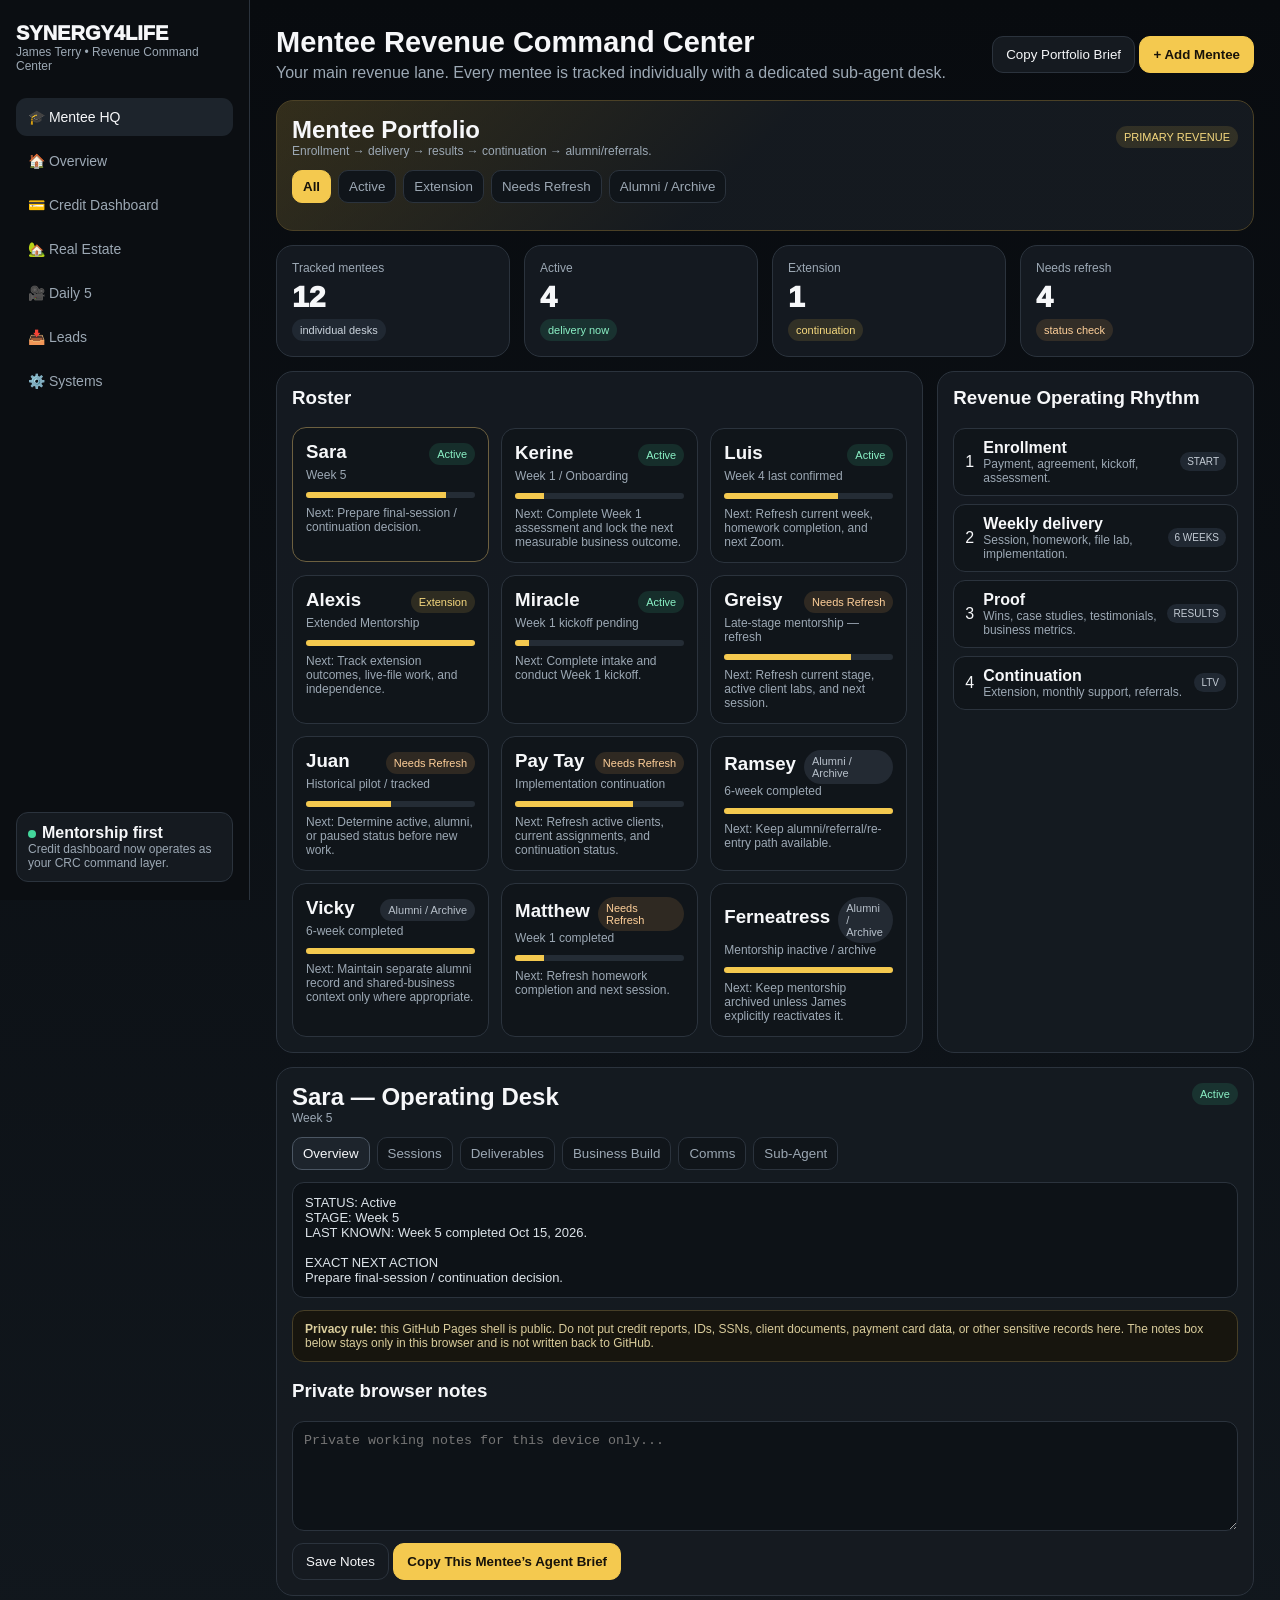
==== commit da84ee2f: "Upgrade Credit Dashboard into CRC-style operating workspace" ====
--- a/dashboard/index.html
+++ b/dashboard/index.html
@@ -1,14 +1,60 @@
-<!doctype html>
-<html lang="en"><head><meta charset="utf-8"><meta name="viewport" content="width=device-width,initial-scale=1"><title>Synergy4Life Mentee Command Center</title><style>
-:root{--bg:#090c10;--p:#151a20;--p2:#1d242c;--t:#f6f7f9;--m:#9ca8b4;--a:#f4c94f;--g:#43d69b;--w:#ffb454;--r:#ff7373;--l:#2b333d}*{box-sizing:border-box}body{margin:0;background:linear-gradient(180deg,#080b0f,#11171d);color:var(--t);font-family:Inter,-apple-system,BlinkMacSystemFont,Segoe UI,Roboto,Arial,sans-serif}.app{min-height:100vh;display:grid;grid-template-columns:250px 1fr}.side{padding:22px 16px;border-right:1px solid var(--l);background:#0b0e12;position:sticky;top:0;height:100vh}.brand{font-size:20px;font-weight:950}.sub,.mini{color:var(--m);font-size:12px}.nav{margin-top:22px}.nav button{width:100%;padding:11px 12px;margin:3px 0;border:0;border-radius:11px;background:transparent;color:var(--m);text-align:left;font-size:14px;cursor:pointer}.nav button.on,.nav button:hover{background:var(--p2);color:var(--t)}.statusbox{position:absolute;left:16px;right:16px;bottom:18px;padding:11px;border:1px solid var(--l);background:var(--p);border-radius:12px}.dot{display:inline-block;width:8px;height:8px;border-radius:50%;background:var(--g);margin-right:6px}main{padding:26px}.section{display:none}.section.on{display:block}.top{display:flex;justify-content:space-between;gap:14px;align-items:center;margin-bottom:18px}.top h1{margin:0;font-size:29px}.top p{margin:5px 0 0;color:var(--m)}.btn{border:1px solid var(--l);background:var(--p);color:var(--t);padding:10px 13px;border-radius:11px;cursor:pointer}.btn.primary{background:var(--a);border-color:var(--a);color:#17130a;font-weight:850}.btn.small{padding:7px 9px;font-size:12px}.grid{display:grid;grid-template-columns:repeat(12,1fr);gap:14px}.card{background:rgba(21,26,32,.97);border:1px solid var(--l);border-radius:17px;padding:15px}.full{grid-column:span 12}.half{grid-column:span 6}.wide{grid-column:span 8}.narrow{grid-column:span 4}.kpi{grid-column:span 3}.num{font-size:30px;font-weight:950;margin:5px 0}.pill{display:inline-block;font-size:11px;background:#202832;padding:5px 8px;border-radius:999px;color:#cbd4dd}.pill.active{background:rgba(67,214,155,.13);color:#8af0c5}.pill.extension{background:rgba(244,201,79,.13);color:#f6d97f}.pill.refresh{background:rgba(255,180,84,.13);color:#ffd09a}.pill.alumni{background:#232a33;color:#b7c0ca}.hero{background:linear-gradient(135deg,rgba(244,201,79,.18),rgba(21,26,32,.97) 48%);border-color:#4b4126}.filters{display:flex;gap:8px;flex-wrap:wrap;margin:12px 0}.filters button{border:1px solid var(--l);background:#10151a;color:var(--m);padding:8px 10px;border-radius:999px;cursor:pointer}.filters button.on{background:var(--a);color:#17130a;border-color:var(--a);font-weight:800}.roster{display:grid;grid-template-columns:repeat(3,1fr);gap:12px}.mentee{border:1px solid var(--l);background:#10151a;border-radius:14px;padding:13px;cursor:pointer;transition:.15s}.mentee:hover,.mentee.selected{border-color:#6d6040;transform:translateY(-1px)}.mentee h3{margin:0 0 5px}.row{display:flex;justify-content:space-between;gap:8px;align-items:center}.meter{height:6px;background:#242c35;border-radius:999px;overflow:hidden;margin-top:10px}.meter span{display:block;height:100%;background:var(--a)}.detailHead{display:flex;justify-content:space-between;gap:12px;align-items:flex-start}.detailHead h2{margin:0}.tabs{display:flex;gap:7px;flex-wrap:wrap;margin:14px 0}.tabs button{border:1px solid var(--l);background:#10151a;color:var(--m);padding:8px 10px;border-radius:10px;cursor:pointer}.tabs button.on{background:var(--p2);color:var(--t)}.box{white-space:pre-wrap;background:#0d1217;border:1px solid var(--l);border-radius:12px;padding:12px;color:#dce3e9;font-size:13px;min-height:92px}.list{display:flex;flex-direction:column;gap:8px}.item{display:grid;grid-template-columns:auto 1fr auto;gap:9px;align-items:center;border:1px solid var(--l);background:#10151a;padding:10px 11px;border-radius:12px}.tag{font-size:10px;padding:4px 7px;border-radius:999px;background:#202832;color:#c4ccd5}.privacy{border:1px solid #473f27;background:#17150e;padding:11px 12px;border-radius:12px;color:#dacd9c;font-size:12px}.note{width:100%;min-height:110px;background:#0d1217;color:var(--t);border:1px solid var(--l);border-radius:12px;padding:11px;resize:vertical}.table{width:100%;border-collapse:collapse;font-size:13px}.table th,.table td{padding:10px;border-bottom:1px solid var(--l);text-align:left}.table th{color:var(--m)}.quick{display:grid;grid-template-columns:repeat(3,1fr);gap:8px}.quick button{border:1px solid var(--l);background:#10151a;color:var(--t);padding:12px;border-radius:11px;text-align:left;cursor:pointer}.toast{position:fixed;right:18px;bottom:18px;background:#1c232b;border:1px solid var(--l);padding:10px 12px;border-radius:10px;display:none}.modal{position:fixed;inset:0;background:rgba(0,0,0,.72);display:none;align-items:center;justify-content:center;padding:20px}.modal .card{width:min(520px,100%)}.field{display:flex;flex-direction:column;gap:5px;margin:10px 0}.field input,.field select{background:#0d1217;color:var(--t);border:1px solid var(--l);padding:10px;border-radius:10px}@media(max-width:980px){.app{grid-template-columns:1fr}.side{position:relative;height:auto;border-right:0;border-bottom:1px solid var(--l)}.statusbox{position:static;margin-top:12px}.nav{display:grid;grid-template-columns:repeat(3,1fr)}main{padding:16px}.kpi,.half,.wide,.narrow{grid-column:span 12}.roster{grid-template-columns:1fr 1fr}.quick{grid-template-columns:1fr}}@media(max-width:620px){.roster{grid-template-columns:1fr}.nav{grid-template-columns:repeat(2,1fr)}.top{align-items:flex-start;flex-direction:column}}
-</style></head><body><div class="app"><aside class="side"><div class="brand">SYNERGY4LIFE</div><div class="sub">James Terry • Revenue Command Center</div><div class="nav"><button class="on" data-s="mentees">🎓 Mentee HQ</button><button data-s="overview">🏠 Overview</button><button data-s="credit">💳 Credit</button><button data-s="realestate">🏡 Real Estate</button><button data-s="daily5">🎥 Daily 5</button><button data-s="leads">📥 Leads</button><button data-s="systems">⚙️ Systems</button></div><div class="statusbox"><span class="dot"></span><b>Mentorship first</b><div class="mini">Every mentee gets one desk, one context boundary, one next action.</div></div></aside><main>
+<!doctype html><html lang="en"><head><meta charset="utf-8"><meta name="viewport" content="width=device-width,initial-scale=1"><title>Synergy4Life Command Center</title><style>
+:root{--bg:#090c10;--p:#151a20;--p2:#1d242c;--t:#f6f7f9;--m:#9ca8b4;--a:#f4c94f;--g:#43d69b;--w:#ffb454;--r:#ff7373;--b:#65a8ff;--l:#2b333d}*{box-sizing:border-box}body{margin:0;background:linear-gradient(180deg,#080b0f,#11171d);color:var(--t);font-family:Inter,-apple-system,BlinkMacSystemFont,Segoe UI,Roboto,Arial,sans-serif}.app{min-height:100vh;display:grid;grid-template-columns:250px 1fr}.side{padding:22px 16px;border-right:1px solid var(--l);background:#0b0e12;position:sticky;top:0;height:100vh}.brand{font-size:20px;font-weight:950}.sub,.mini{color:var(--m);font-size:12px}.nav{margin-top:22px}.nav button{width:100%;padding:11px 12px;margin:3px 0;border:0;border-radius:11px;background:transparent;color:var(--m);text-align:left;font-size:14px;cursor:pointer}.nav button.on,.nav button:hover{background:var(--p2);color:var(--t)}.statusbox{position:absolute;left:16px;right:16px;bottom:18px;padding:11px;border:1px solid var(--l);background:var(--p);border-radius:12px}.dot{display:inline-block;width:8px;height:8px;border-radius:50%;background:var(--g);margin-right:6px}main{padding:26px}.section{display:none}.section.on{display:block}.top{display:flex;justify-content:space-between;gap:14px;align-items:center;margin-bottom:18px}.top h1{margin:0;font-size:29px}.top p{margin:5px 0 0;color:var(--m)}.btn{border:1px solid var(--l);background:var(--p);color:var(--t);padding:10px 13px;border-radius:11px;cursor:pointer}.btn:hover{border-color:#4b5663}.btn.primary{background:var(--a);border-color:var(--a);color:#17130a;font-weight:850}.btn.good{background:rgba(67,214,155,.12);color:#90f2c8;border-color:#275c48}.btn.small{padding:7px 9px;font-size:12px}.grid{display:grid;grid-template-columns:repeat(12,1fr);gap:14px}.card{background:rgba(21,26,32,.97);border:1px solid var(--l);border-radius:17px;padding:15px}.full{grid-column:span 12}.half{grid-column:span 6}.wide{grid-column:span 8}.narrow{grid-column:span 4}.kpi{grid-column:span 3}.num{font-size:30px;font-weight:950;margin:5px 0}.pill{display:inline-block;font-size:11px;background:#202832;padding:5px 8px;border-radius:999px;color:#cbd4dd}.pill.active{background:rgba(67,214,155,.13);color:#8af0c5}.pill.extension{background:rgba(244,201,79,.13);color:#f6d97f}.pill.refresh{background:rgba(255,180,84,.13);color:#ffd09a}.pill.alumni{background:#232a33;color:#b7c0ca}.pill.blue{background:rgba(101,168,255,.13);color:#a9ceff}.hero{background:linear-gradient(135deg,rgba(244,201,79,.18),rgba(21,26,32,.97) 48%);border-color:#4b4126}.filters,.tabs,.workflow{display:flex;gap:7px;flex-wrap:wrap;margin:12px 0}.filters button,.tabs button,.workflow button{border:1px solid var(--l);background:#10151a;color:var(--m);padding:8px 10px;border-radius:10px;cursor:pointer}.filters button.on{background:var(--a);color:#17130a;border-color:var(--a);font-weight:800}.tabs button.on,.workflow button.on{background:var(--p2);color:var(--t);border-color:#4b5663}.roster{display:grid;grid-template-columns:repeat(3,1fr);gap:12px}.mentee{border:1px solid var(--l);background:#10151a;border-radius:14px;padding:13px;cursor:pointer;transition:.15s}.mentee:hover,.mentee.selected{border-color:#6d6040;transform:translateY(-1px)}.mentee h3{margin:0 0 5px}.row{display:flex;justify-content:space-between;gap:8px;align-items:center}.meter{height:6px;background:#242c35;border-radius:999px;overflow:hidden;margin-top:10px}.meter span{display:block;height:100%;background:var(--a)}.detailHead{display:flex;justify-content:space-between;gap:12px;align-items:flex-start}.detailHead h2{margin:0}.box{white-space:pre-wrap;background:#0d1217;border:1px solid var(--l);border-radius:12px;padding:12px;color:#dce3e9;font-size:13px;min-height:92px}.list{display:flex;flex-direction:column;gap:8px}.item{display:grid;grid-template-columns:auto 1fr auto;gap:9px;align-items:center;border:1px solid var(--l);background:#10151a;padding:10px 11px;border-radius:12px}.tag{font-size:10px;padding:4px 7px;border-radius:999px;background:#202832;color:#c4ccd5}.privacy{border:1px solid #473f27;background:#17150e;padding:11px 12px;border-radius:12px;color:#dacd9c;font-size:12px}.note{width:100%;min-height:110px;background:#0d1217;color:var(--t);border:1px solid var(--l);border-radius:12px;padding:11px;resize:vertical}.table{width:100%;border-collapse:collapse;font-size:13px}.table th,.table td{padding:10px;border-bottom:1px solid var(--l);text-align:left;vertical-align:top}.table th{color:var(--m)}.quick{display:grid;grid-template-columns:repeat(3,1fr);gap:8px}.quick button{border:1px solid var(--l);background:#10151a;color:var(--t);padding:12px;border-radius:11px;text-align:left;cursor:pointer}.toast{position:fixed;right:18px;bottom:18px;background:#1c232b;border:1px solid var(--l);padding:10px 12px;border-radius:10px;display:none;z-index:30}.modal{position:fixed;inset:0;background:rgba(0,0,0,.72);display:none;align-items:center;justify-content:center;padding:20px;z-index:20}.modal .card{width:min(560px,100%)}.field{display:flex;flex-direction:column;gap:5px;margin:10px 0}.field input,.field select,.field textarea{background:#0d1217;color:var(--t);border:1px solid var(--l);padding:10px;border-radius:10px}.crcTop{border:1px solid #304456;background:linear-gradient(135deg,rgba(101,168,255,.12),rgba(21,26,32,.97));border-radius:17px;padding:15px}.clientbar{display:grid;grid-template-columns:1.5fr auto auto;gap:10px;align-items:center}.clientbar select{width:100%;background:#0d1217;color:var(--t);border:1px solid var(--l);border-radius:11px;padding:11px}.crcNav{display:flex;gap:6px;flex-wrap:wrap;margin-top:12px;padding-top:12px;border-top:1px solid var(--l)}.crcNav button{border:1px solid var(--l);background:#10151a;color:#c6d0da;padding:8px 10px;border-radius:9px;cursor:pointer;font-size:12px}.crcNav button:hover{border-color:#52708c}.scoreGrid{display:grid;grid-template-columns:repeat(3,1fr);gap:10px}.score{padding:14px;border-radius:13px;border:1px solid var(--l);background:#10151a}.score .value{font-size:32px;font-weight:950;margin:6px 0}.bureau{font-weight:800;font-size:13px}.score.eq .bureau{color:#e37d91}.score.ex .bureau{color:#bca7ee}.score.tu .bureau{color:#72c6d9}.taskrow,.docrow,.letterrow,.progressrow{display:grid;grid-template-columns:auto 1fr auto;gap:10px;align-items:center;padding:9px 0;border-bottom:1px solid var(--l)}.taskrow:last-child,.docrow:last-child,.letterrow:last-child,.progressrow:last-child{border-bottom:0}.check{width:18px;height:18px;border:1px solid #4c5864;border-radius:5px;cursor:pointer;display:grid;place-items:center}.check.done{background:var(--g);border-color:var(--g);color:#07120d}.donut{width:128px;height:128px;border-radius:50%;background:conic-gradient(var(--g) 0 70%,var(--b) 70% 82%,var(--a) 82% 92%,#39434e 92% 100%);position:relative;margin:auto}.donut:after{content:'';position:absolute;inset:25px;background:var(--p);border-radius:50%}.statusgrid{display:grid;grid-template-columns:1.2fr .8fr;gap:14px}.stepper{display:grid;grid-template-columns:repeat(7,1fr);gap:8px}.step{border:1px solid var(--l);background:#10151a;border-radius:11px;padding:10px;text-align:center;font-size:11px;color:var(--m);cursor:pointer}.step.done{border-color:#275c48;background:rgba(67,214,155,.10);color:#98efcb}.crcPane{display:none}.crcPane.on{display:block}.actiongrid{display:grid;grid-template-columns:repeat(5,1fr);gap:8px}.actiongrid button{min-height:76px;border:1px solid var(--l);background:#10151a;color:var(--t);border-radius:12px;padding:10px;text-align:left;cursor:pointer}.actiongrid button b{display:block;margin-bottom:4px}.actiongrid button span{font-size:11px;color:var(--m)}.split{display:grid;grid-template-columns:1fr 1fr;gap:12px}.empty{padding:20px;text-align:center;color:var(--m);border:1px dashed #3b4652;border-radius:12px}.activity{font-size:12px;color:#cbd4dd;padding:9px 0;border-bottom:1px solid var(--l)}.warning{color:#ffd09a}.linkbtn{color:#a9ceff;text-decoration:none}.linkbtn:hover{text-decoration:underline}@media(max-width:1100px){.actiongrid{grid-template-columns:repeat(3,1fr)}.stepper{grid-template-columns:repeat(4,1fr)}}@media(max-width:980px){.app{grid-template-columns:1fr}.side{position:relative;height:auto;border-right:0;border-bottom:1px solid var(--l)}.statusbox{position:static;margin-top:12px}.nav{display:grid;grid-template-columns:repeat(3,1fr)}main{padding:16px}.kpi,.half,.wide,.narrow{grid-column:span 12}.roster{grid-template-columns:1fr 1fr}.quick{grid-template-columns:1fr}.statusgrid,.split{grid-template-columns:1fr}.clientbar{grid-template-columns:1fr}.scoreGrid{grid-template-columns:1fr 1fr 1fr}}@media(max-width:620px){.roster{grid-template-columns:1fr}.nav{grid-template-columns:repeat(2,1fr)}.top{align-items:flex-start;flex-direction:column}.scoreGrid{grid-template-columns:1fr}.actiongrid{grid-template-columns:1fr 1fr}.stepper{grid-template-columns:1fr 1fr}}
+</style></head><body><div class="app"><aside class="side"><div class="brand">SYNERGY4LIFE</div><div class="sub">James Terry • Revenue Command Center</div><div class="nav"><button class="on" data-s="mentees">🎓 Mentee HQ</button><button data-s="overview">🏠 Overview</button><button data-s="credit">💳 Credit Dashboard</button><button data-s="realestate">🏡 Real Estate</button><button data-s="daily5">🎥 Daily 5</button><button data-s="leads">📥 Leads</button><button data-s="systems">⚙️ Systems</button></div><div class="statusbox"><span class="dot"></span><b>Mentorship first</b><div class="mini">Credit dashboard now operates as your CRC command layer.</div></div></aside><main>
 <section id="mentees" class="section on"><div class="top"><div><h1>Mentee Revenue Command Center</h1><p>Your main revenue lane. Every mentee is tracked individually with a dedicated sub-agent desk.</p></div><div><button class="btn" onclick="copyPortfolioBrief()">Copy Portfolio Brief</button> <button class="btn primary" onclick="openAdd()">+ Add Mentee</button></div></div><div class="grid"><div class="card full hero"><div class="row"><div><h2 style="margin:0">Mentee Portfolio</h2><div class="mini">Enrollment → delivery → results → continuation → alumni/referrals.</div></div><span class="pill extension">PRIMARY REVENUE</span></div><div class="filters" id="filters"><button class="on" data-f="all">All</button><button data-f="active">Active</button><button data-f="extension">Extension</button><button data-f="refresh">Needs Refresh</button><button data-f="alumni">Alumni / Archive</button></div></div><div class="card kpi"><div class="mini">Tracked mentees</div><div class="num" id="kTracked">0</div><span class="pill">individual desks</span></div><div class="card kpi"><div class="mini">Active</div><div class="num" id="kActive">0</div><span class="pill active">delivery now</span></div><div class="card kpi"><div class="mini">Extension</div><div class="num" id="kExtension">0</div><span class="pill extension">continuation</span></div><div class="card kpi"><div class="mini">Needs refresh</div><div class="num" id="kRefresh">0</div><span class="pill refresh">status check</span></div><div class="card wide"><h3 style="margin-top:0">Roster</h3><div id="roster" class="roster"></div></div><div class="card narrow"><h3 style="margin-top:0">Revenue Operating Rhythm</h3><div class="list"><div class="item"><span>1</span><div><b>Enrollment</b><div class="mini">Payment, agreement, kickoff, assessment.</div></div><span class="tag">START</span></div><div class="item"><span>2</span><div><b>Weekly delivery</b><div class="mini">Session, homework, file lab, implementation.</div></div><span class="tag">6 WEEKS</span></div><div class="item"><span>3</span><div><b>Proof</b><div class="mini">Wins, case studies, testimonials, business metrics.</div></div><span class="tag">RESULTS</span></div><div class="item"><span>4</span><div><b>Continuation</b><div class="mini">Extension, monthly support, referrals.</div></div><span class="tag">LTV</span></div></div></div><div class="card full" id="detailCard"><div class="detailHead"><div><h2 id="dName">Select a mentee</h2><div class="mini" id="dSubtitle">Open a mentee card to view that person's operating desk.</div></div><div><span id="dStatus" class="pill">—</span></div></div><div class="tabs" id="tabs"><button class="on" data-tab="overview">Overview</button><button data-tab="sessions">Sessions</button><button data-tab="deliverables">Deliverables</button><button data-tab="business">Business Build</button><button data-tab="comms">Comms</button><button data-tab="agent">Sub-Agent</button></div><div id="detailBody" class="box">No mentee selected.</div><div style="margin-top:12px" class="privacy"><b>Privacy rule:</b> this GitHub Pages shell is public. Do not put credit reports, IDs, SSNs, client documents, payment card data, or other sensitive records here. The notes box below stays only in this browser and is not written back to GitHub.</div><h3>Private browser notes</h3><textarea id="privateNotes" class="note" placeholder="Private working notes for this device only..."></textarea><div style="margin-top:8px"><button class="btn" onclick="saveNotes()">Save Notes</button> <button class="btn primary" onclick="copyAgentBrief()">Copy This Mentee’s Agent Brief</button></div></div></div></section>
-<section id="overview" class="section"><div class="top"><div><h1>Business Overview</h1><p>Mentorship first, then Credit Solutions, Real Estate, and content.</p></div><button class="btn primary" onclick="go('mentees')">Open Mentee HQ</button></div><div class="grid"><div class="card kpi"><div class="mini">#1 lane</div><div class="num">🎓</div><span class="pill extension">Credit Academy</span></div><div class="card kpi"><div class="mini">Client services</div><div class="num">💳</div><span class="pill">Credit Solutions</span></div><div class="card kpi"><div class="mini">Deal lane</div><div class="num">🏡</div><span class="pill">Real Estate</span></div><div class="card kpi"><div class="mini">Audience engine</div><div class="num">🎥</div><span class="pill">Daily 5</span></div><div class="card full"><h3>Owner Filter</h3><div class="box">1. What needs James’s decision now
+<section id="overview" class="section"><div class="top"><div><h1>Business Overview</h1><p>Mentorship first, then Credit Solutions, Real Estate, and content.</p></div><button class="btn primary" onclick="go('mentees')">Open Mentee HQ</button></div><div class="grid"><div class="card kpi"><div class="mini">#1 lane</div><div class="num">🎓</div><span class="pill extension">Credit Academy</span></div><div class="card kpi"><div class="mini">Client services</div><div class="num">💳</div><span class="pill blue">Credit Solutions</span></div><div class="card kpi"><div class="mini">Deal lane</div><div class="num">🏡</div><span class="pill">Real Estate</span></div><div class="card kpi"><div class="mini">Audience engine</div><div class="num">🎥</div><span class="pill">Daily 5</span></div><div class="card full"><h3>Owner Filter</h3><div class="box">1. What needs James’s decision now
 2. What can a sub-agent prepare
 3. What is waiting on the mentee/client
 4. What revenue is stalled
 5. Exact next action + owner + deadline</div></div></div></section>
-<section id="credit" class="section"><div class="top"><div><h1>Credit Solutions</h1><p>Exact dispute action, evidence, owner, and due date.</p></div></div><div class="card"><table class="table"><tr><th>Stage</th><th>Required output</th><th>Rule</th></tr><tr><td>Audit</td><td>Compare reports and identify factual discrepancies</td><td>Evidence before strategy</td></tr><tr><td>Dispute</td><td>Name the exact letter and target</td><td>No generic “Round 2” calendar entries</td></tr><tr><td>Follow-up</td><td>Response, settlement/PFD, payment, deadline</td><td>Surface exceptions to James</td></tr></table></div></section>
+<section id="credit" class="section"><div class="top"><div><h1>Credit Operations Dashboard</h1><p>CRC-style operating desk: audit, disputes, letters, tasks, documents, notes, invoices, and activity.</p></div><div><button class="btn" onclick="copyCreditDailyBrief()">Daily Credit Brief</button> <button class="btn primary" onclick="openCRC()">Open Credit Repair Cloud ↗</button></div></div><div class="crcTop"><div class="clientbar"><div><label class="mini">CLIENT WORKSPACE</label><select id="creditClientSelect" onchange="selectCreditClient(this.value)"><option value="">Select a local client workspace</option></select></div><button class="btn" onclick="openCreditClientModal()">+ Add Client</button><button class="btn good" onclick="copyCurrentClientAgent()">Copy Client Agent Brief</button></div><div class="crcNav"><button onclick="crcView('dashboard')">Dashboard</button><button onclick="crcView('audit')">① Import / Audit</button><button onclick="crcView('pending')">② Tag Pending Report</button><button onclick="crcView('generate')">③ Generate Letters</button><button onclick="crcView('send')">④ Send Letters</button><button onclick="crcView('letters')">Letters & Status</button><button onclick="crcView('items')">Dispute Items</button><button onclick="crcView('educate')">Educate</button><button onclick="crcView('messages')">Messages</button><button onclick="crcView('invoices')">Invoices</button><button onclick="crcView('activity')">Activity</button></div></div><div class="privacy" style="margin:12px 0"><b>Operating rule:</b> CRC remains the system of record for reports, correspondence and documents. This dashboard is your command layer. Local client metadata stays only in this browser. Never store SSNs, ID images, full credit reports, card data, or other sensitive documents here.</div>
+<div id="crc-dashboard" class="crcPane on"><div class="grid"><div class="card full"><div class="row"><div><h2 id="creditClientName" style="margin:0">No client selected</h2><div id="creditClientMeta" class="mini">Add a local client workspace to begin.</div></div><div><button class="btn small" onclick="editCreditStage()">Edit Stage</button> <button class="btn small" onclick="openCRC()">Open CRC</button></div></div><div class="workflow"><button onclick="copyCRCAction('import')">Import/Audit</button><button onclick="copyCRCAction('wizard')">Run Dispute Wizard</button><button onclick="copyCRCAction('message')">Secure Message</button><button onclick="copyCRCAction('compare')">Compare Reports</button><button onclick="copyCRCAction('cloudmail')">Cloud Mail Prep</button><button onclick="copyCRCAction('correspondence')">File Correspondence</button></div></div><div class="card half"><div class="row"><h3 style="margin:0">Credit Scores</h3><button class="btn small" onclick="editScores()">Edit</button></div><div class="scoreGrid" style="margin-top:12px"><div class="score eq"><div class="bureau">EQUIFAX</div><div id="scoreEq" class="value">—</div><div class="mini">Current score</div></div><div class="score ex"><div class="bureau">EXPERIAN</div><div id="scoreEx" class="value">—</div><div class="mini">Current score</div></div><div class="score tu"><div class="bureau">TRANSUNION</div><div id="scoreTu" class="value">—</div><div class="mini">Current score</div></div></div><div class="mini" style="margin-top:10px">Keep official score history in CRC / monitoring source. Use this only as a quick operating snapshot.</div></div><div class="card half"><div class="row"><h3 style="margin:0">Tasks</h3><button class="btn small" onclick="addCreditTask()">+ New Task</button></div><div id="creditTasks" style="margin-top:8px"></div></div><div class="card half"><h3 style="margin-top:0">Dispute Status</h3><div class="statusgrid"><div><table class="table"><tr><th>Status</th><th>EQ</th><th>EX</th><th>TU</th></tr><tbody id="disputeStatusRows"></tbody></table></div><div><div class="donut"></div><div class="mini" style="text-align:center;margin-top:8px">Visual status snapshot</div><button class="btn small" style="display:block;margin:10px auto 0" onclick="editDisputeCounts()">Edit Counts</button></div></div></div><div class="card half"><div class="row"><h3 style="margin:0">Notes</h3><button class="btn small" onclick="saveCreditNote()">Save Note</button></div><textarea id="creditNotes" class="note" placeholder="Operational note only. All actual correspondence should be saved/uploaded to CRC notes."></textarea><div class="mini">Admin rule: correspondence received or sent must be reflected in CRC notes.</div></div><div class="card full"><h3 style="margin-top:0">Client Progress</h3><div id="creditProgress" class="stepper"></div></div><div class="card half"><div class="row"><h3 style="margin:0">Document Checklist</h3><button class="btn small" onclick="copyCRCAction('documents')">Document Follow-up</button></div><div id="creditDocs"></div></div><div class="card half"><div class="row"><h3 style="margin:0">Letter Queue</h3><button class="btn small" onclick="addLetter()">+ Add Exact Letter</button></div><div id="creditLetters"></div><div class="mini">Use exact letter names—never generic “Round 2” or “Round 3.”</div></div><div class="card half"><div class="row"><h3 style="margin:0">Invoices / Payments</h3><button class="btn small" onclick="addInvoice()">+ Track Invoice</button></div><div id="creditInvoices"></div></div><div class="card half"><div class="row"><h3 style="margin:0">Recent Activity</h3><button class="btn small" onclick="logActivity('Manual activity entry')">+ Log</button></div><div id="creditActivity"></div></div></div></div>
+<div id="crc-audit" class="crcPane"><div class="grid"><div class="card wide"><h2>① Import / Audit</h2><div class="box">Audit order:
+1. Refresh / import the newest report in CRC.
+2. Compare first report vs newest report.
+3. Identify deletions, new derogatories, score changes and reinsertions.
+4. Find factual discrepancies by bureau and furnisher.
+5. Identify possible procedural / reporting violations.
+6. Choose the exact dispute angle and exact CRC reason/instruction.
+7. Attach supporting report pages/screenshots/evidence.
+8. Save the exact next letter/task and due date.</div><div style="margin-top:10px"><button class="btn primary" onclick="copyCRCAction('audit')">Copy Full Audit Command</button> <button class="btn" onclick="openCRC()">Open CRC Import/Audit</button></div></div><div class="card narrow"><h3>Audit Guardrails</h3><div class="list"><div class="item"><span>✓</span><div><b>Newest report first</b><div class="mini">Never plan from stale data.</div></div></div><div class="item"><span>✓</span><div><b>Evidence attached</b><div class="mini">Report page / correspondence.</div></div></div><div class="item"><span>✓</span><div><b>Exact target</b><div class="mini">Account + bureau + discrepancy.</div></div></div></div></div></div></div>
+<div id="crc-pending" class="crcPane"><div class="grid"><div class="card full"><h2>② Tag Pending Report</h2><div class="actiongrid"><button onclick="copyCRCAction('pending30')"><b>30-Day Check</b><span>Tag report pending and set exact recheck date.</span></button><button onclick="copyCRCAction('refresh')"><b>Refresh Report</b><span>Get the newest bureau results before next strategy.</span></button><button onclick="copyCRCAction('compare')"><b>Compare Results</b><span>First report vs latest imported report.</span></button><button onclick="copyCRCAction('notify')"><b>Client Update</b><span>Prepare a concise progress update.</span></button><button onclick="copyCRCAction('task')"><b>Schedule Exact Task</b><span>Name the actual next letter/action.</span></button></div></div></div></div>
+<div id="crc-generate" class="crcPane"><div class="grid"><div class="card wide"><h2>③ Generate Letters</h2><div class="box">Before generating:
+• Confirm newest report.
+• Select manageable targets.
+• Match each target to the factual discrepancy / legal angle.
+• Use exact CRC reason + instruction.
+• Attach only relevant evidence.
+• Name every letter exactly for the calendar and notes.
+• Prepare direct furnisher / collector / goodwill / PFD / MOV escalation when appropriate.</div><div style="margin-top:10px"><button class="btn primary" onclick="copyCRCAction('generate')">Copy Letter-Build Command</button></div></div><div class="card narrow"><h3>Fast Letter Actions</h3><div class="quick"><button onclick="copyCRCAction('bureau')">Bureau dispute</button><button onclick="copyCRCAction('mov')">MOV / §611(a)(7)</button><button onclick="copyCRCAction('direct')">Direct furnisher</button><button onclick="copyCRCAction('pfd')">Pay-for-delete</button><button onclick="copyCRCAction('goodwill')">Goodwill</button><button onclick="copyCRCAction('reinvest')">Reinvestigation</button></div></div></div></div>
+<div id="crc-send" class="crcPane"><div class="grid"><div class="card full"><h2>④ Send Letters</h2><div class="actiongrid"><button onclick="copyCRCAction('cloudmail')"><b>Cloud Mail</b><span>Verify addresses, attachments and exact letters.</span></button><button onclick="copyCRCAction('postal')"><b>Postalocity / LetterStream</b><span>Prepare mailing handoff and log date.</span></button><button onclick="copyCRCAction('directsend')"><b>Direct Creditor / Collector</b><span>Confirm correct recipient before mail.</span></button><button onclick="copyCRCAction('cfpb')"><b>CFPB Escalation</b><span>Use only when facts support escalation.</span></button><button onclick="copyCRCAction('logsend')"><b>Log Send Date</b><span>Update CRC note/task with exact letter and date.</span></button></div></div></div></div>
+<div id="crc-letters" class="crcPane"><div class="card"><div class="row"><h2>Letters & Status</h2><button class="btn" onclick="addLetter()">+ Add Exact Letter</button></div><div id="creditLettersFull"></div></div></div>
+<div id="crc-items" class="crcPane"><div class="grid"><div class="card wide"><h2>Dispute Items</h2><div class="box">Track every disputed account by:
+• bureau
+• furnisher / collector
+• account type
+• factual discrepancy
+• current status
+• date sent
+• response received
+• evidence
+• next escalation
+• settlement / PFD opportunity
+• mortgage priority</div></div><div class="card narrow"><h3>Agent Command</h3><button class="btn primary" onclick="copyCRCAction('items')">Audit Current Dispute Items</button></div></div></div>
+<div id="crc-educate" class="crcPane"><div class="grid"><div class="card full"><h2>Client Education</h2><div class="actiongrid"><button onclick="copyCRCAction('utilization')"><b>Utilization</b><span>Explain balances vs limits.</span></button><button onclick="copyCRCAction('lates')"><b>Late Payments</b><span>Explain current vs historical lates.</span></button><button onclick="copyCRCAction('mortgage')"><b>Mortgage Readiness</b><span>Prioritize lender-sensitive issues.</span></button><button onclick="copyCRCAction('collections')"><b>Collections</b><span>Settlement / PFD / dispute distinctions.</span></button><button onclick="copyCRCAction('monitoring')"><b>Monitoring</b><span>Explain report refresh and result timing.</span></button></div></div></div></div>
+<div id="crc-messages" class="crcPane"><div class="grid"><div class="card wide"><h2>Messages</h2><div class="box">Prepare client communications for:
+• round started
+• letters mailed
+• results received
+• payment / renewal due
+• missing documents
+• PFD / settlement response
+• score change
+• mortgage-readiness next step
+• final push / next strategy</div><div style="margin-top:10px"><button class="btn primary" onclick="copyCRCAction('message')">Draft Current Client Update</button></div></div><div class="card narrow"><h3>Communication Rule</h3><div class="mini">Draft first. Send only after James approves unless a specific workflow has already been authorized.</div></div></div></div>
+<div id="crc-invoices" class="crcPane"><div class="grid"><div class="card wide"><h2>Invoices & Continuations</h2><div id="creditInvoicesFull"></div></div><div class="card narrow"><h3>Revenue Follow-up</h3><button class="btn primary" onclick="copyCRCAction('payment')">Prepare Payment Follow-up</button><div class="mini" style="margin-top:8px">Track amount due, promised date, service stage, next follow-up, and whether work is blocked.</div></div></div></div>
+<div id="crc-activity" class="crcPane"><div class="card"><div class="row"><h2>Client Activity</h2><button class="btn" onclick="logActivity('Manual activity entry')">+ Log Activity</button></div><div id="creditActivityFull"></div></div></div>
+</section>
 <section id="realestate" class="section"><div class="top"><div><h1>Real Estate</h1><p>Mortgage-ready clients, Tampa Bay opportunities, buyers, sellers, probate.</p></div></div><div class="grid"><div class="card wide"><div class="box">Sales + inventory
 Mortgage applications + rates
 Builder incentives
@@ -17,35 +63,12 @@
 One direct outreach angle</div></div><div class="card narrow"><div class="quick"><button onclick="copyText('Prepare a Tampa Bay buyer consultation brief with financing readiness, credit risks, target areas, current leverage, and exact next steps.')">Buyer prep</button><button onclick="copyText('Prepare a listing strategy brief with pricing risk, competition, inventory, concessions, prep priorities, and seller talking points.')">Listing prep</button><button onclick="copyText('Prepare a probate real-estate handoff with confirmed facts, deadlines, title/probate status, unresolved risks, owners, and exact next steps.')">Probate</button></div></div></div></section>
 <section id="daily5" class="section"><div class="top"><div><h1>The Daily 5</h1><p>Credit • Money • Housing • Business • James’s Take</p></div></div><div class="card"><div class="box">Research current stories → 60–90 second script → current-source b-roll map → Skool + email + social distribution.</div></div></section>
 <section id="leads" class="section"><div class="top"><div><h1>Leads & Follow-up</h1><p>Prioritize mentorship leads first.</p></div></div><div class="card"><table class="table"><tr><th>Lane</th><th>Next action</th></tr><tr><td>Mentorship</td><td>Discovery → offer → payment → onboarding → Week 1</td></tr><tr><td>Credit</td><td>Consultation → report → enrollment</td></tr><tr><td>Real Estate</td><td>Call → financing/market plan → appointment</td></tr><tr><td>Partners</td><td>Referral value → follow-up date</td></tr></table></div></section>
-<section id="systems" class="section"><div class="top"><div><h1>Agent System</h1><p>One command center. Separate mentee contexts. No cross-contamination.</p></div></div><div class="grid"><div class="card half"><h3>Portfolio Agent</h3><div class="mini">Sees the roster, revenue stage, scheduling, owner decisions, and next actions across mentees.</div></div><div class="card half"><h3>One Sub-Agent per Mentee</h3><div class="mini">Own context boundary for sessions, deliverables, file labs, business build, communications, continuation, and risks.</div></div><div class="card half"><h3>Specialists</h3><div class="mini">Credit-file strategy, research, content, or systems are consulted without absorbing the mentee’s identity or history.</div></div><div class="card half"><h3>Rule</h3><div class="mini">Never mix one mentee’s clients, mastery, payments, documents, or history into another mentee’s desk.</div></div></div></section>
-</main></div><div class="modal" id="addModal"><div class="card"><div class="row"><h2 style="margin:0">Add mentee</h2><button class="btn small" onclick="closeAdd()">Close</button></div><div class="field"><label>Name</label><input id="newName" placeholder="Mentee name"></div><div class="field"><label>Status</label><select id="newStatus"><option value="active">Active</option><option value="extension">Extension</option><option value="refresh">Needs Refresh</option><option value="alumni">Alumni / Archive</option></select></div><div class="field"><label>Stage</label><input id="newStage" placeholder="Example: Week 2"></div><button class="btn primary" onclick="addMentee()">Add to this browser</button><div class="mini" style="margin-top:8px">Browser-added mentees are stored locally on this device only.</div></div></div><div id="toast" class="toast">Copied</div><script>
-const baseMentees=[
-{id:'sara',name:'Sara',status:'active',stage:'Week 5',progress:83,last:'Week 5 completed Oct 15, 2026.',next:'Prepare final-session / continuation decision.',deliver:'Client-file reasoning; business enrollment operations.',business:'Client acquisition, enrollment workflow, implementation consistency.',comms:'Confirm next session and post-Week-5 priorities.',agent:'Active sub-agent desk: session prep, homework, business build, client-file reasoning, continuation.'},
-{id:'kerine',name:'Kerine',status:'active',stage:'Week 1 / Onboarding',progress:17,last:'Paid and onboarded; Week 1 business/lead-capture work is the current lane.',next:'Complete Week 1 assessment and lock the next measurable business outcome.',deliver:'Lead-capture path; client-delivery workflow; onboarding inputs.',business:'Repair lead capture → follow-up → enrollment; stabilize client delivery.',comms:'Keep scheduling and onboarding gaps visible.',agent:'Active sub-agent desk: onboarding, funnel repair, weekly implementation, client-delivery workflow.'},
-{id:'luis',name:'Luis',status:'active',stage:'Week 4 last confirmed',progress:67,last:'Week 4 was the latest confirmed mentorship stage.',next:'Refresh current week, homework completion, and next Zoom.',deliver:'Round-review audit, report comparison, Round 2 reasoning.',business:'Implementation and file-review discipline.',comms:'Confirm current session clock and open assignments.',agent:'Active sub-agent desk: file reasoning, homework grading, weekly business review.'},
-{id:'alexis',name:'Alexis',status:'extension',stage:'Extended Mentorship',progress:100,last:'Core program completed with extended mentorship continuing.',next:'Track extension outcomes, live-file work, and independence.',deliver:'Live-file revisions, advanced reasoning, business execution.',business:'Move from assisted execution to independent case handling and scale.',comms:'Surface only items needing James’s decision.',agent:'Designated bot already exists; extension continuity and advanced implementation.'},
-{id:'miracle',name:'Miracle',status:'active',stage:'Week 1 kickoff pending',progress:8,last:'Enrolled; intake and Week 1 kickoff remain the key start items.',next:'Complete intake and conduct Week 1 kickoff.',deliver:'Assessment, goals, baseline systems review.',business:'Establish operating foundation before scaling.',comms:'Confirm kickoff timing and outstanding intake.',agent:'Active sub-agent desk: onboarding, weekly plan, deliverables, business foundation.'},
-{id:'greisy',name:'Greisy',status:'refresh',stage:'Late-stage mentorship — refresh',progress:75,last:'Previously tracked in later-stage mentorship; current status needs a fresh check.',next:'Refresh current stage, active client labs, and next session.',deliver:'Bureau/dispute reasoning and client-file work.',business:'Implementation consistency and client delivery.',comms:'Confirm current cadence before assigning new work.',agent:'Sub-agent desk should preserve Greisy-only history and refresh live status.'},
-{id:'juan',name:'Juan',status:'refresh',stage:'Historical pilot / tracked',progress:50,last:'Historical pilot remains part of mentorship continuity.',next:'Determine active, alumni, or paused status before new work.',deliver:'Preserve prior development evidence; do not assume current assignments.',business:'Refresh only after status is confirmed.',comms:'No new commitments until current status is known.',agent:'Historical sub-agent desk: continuity only until status refresh.'},
-{id:'paytay',name:'Pay Tay',status:'refresh',stage:'Implementation continuation',progress:70,last:'Implementation-heavy continuation; current activity needs refresh.',next:'Refresh active clients, current assignments, and continuation status.',deliver:'Implementation, client-file guidance, business execution.',business:'Turn foundation into repeatable client operations.',comms:'Confirm live workload and next review.',agent:'Sub-agent desk: continuation, implementation, file guidance, business execution.'},
-{id:'ramsey',name:'Ramsey',status:'alumni',stage:'6-week completed',progress:100,last:'Six-week mentorship completed; continuation deferred.',next:'Keep alumni/referral/re-entry path available.',deliver:'Archive core-program outcomes and open follow-up only.',business:'Blessing Tree continuity without treating alumni as active delivery.',comms:'No recurring delivery unless reactivated.',agent:'Designated bot exists; alumni mode unless James reactivates.'},
-{id:'vicky',name:'Vicky',status:'alumni',stage:'6-week completed',progress:100,last:'Six-week mentorship completed with Ramsey; personal development record remains separate.',next:'Maintain separate alumni record and shared-business context only where appropriate.',deliver:'Archive individual competencies separately from Ramsey.',business:'Blessing Tree shared-business record; personal mastery stays separate.',comms:'No recurring delivery unless reactivated.',agent:'Dedicated Vicky desk required; never merge personal competencies with Ramsey.'},
-{id:'matthew',name:'Matthew',status:'refresh',stage:'Week 1 completed',progress:17,last:'Week 1 completed; current stage needs refresh.',next:'Refresh homework completion and next session.',deliver:'MyScoreIQ analysis; Factual Dispute Master Chart; legal study guide.',business:'Build reasoning foundation before advanced execution.',comms:'Confirm next Zoom and completed deliverables.',agent:'Sub-agent desk: homework, factual analysis, legal study, weekly progression.'},
-{id:'ferneatress',name:'Ferneatress',status:'alumni',stage:'Mentorship inactive / archive',progress:100,last:'Mentorship is no longer active; separate credit-services work may continue.',next:'Keep mentorship archived unless James explicitly reactivates it.',deliver:'No active mentorship deliverables.',business:'Archive mentorship history; do not mix with credit-client servicing.',comms:'Only mentorship communication if reactivated.',agent:'Archive-mode sub-agent: preserve mentorship continuity without mixing credit-client operations.'}
-];
-let mentees=[...baseMentees,...JSON.parse(localStorage.getItem('s4l-extra-mentees')||'[]')];let selected=null,currentTab='overview',filter='all';
-const labels={active:'Active',extension:'Extension',refresh:'Needs Refresh',alumni:'Alumni / Archive'};
-function pill(s){return `<span class="pill ${s}">${labels[s]||s}</span>`}
-function render(){const r=document.getElementById('roster');r.innerHTML='';const list=mentees.filter(m=>filter==='all'||m.status===filter);list.forEach(m=>{let d=document.createElement('div');d.className='mentee'+(selected&&selected.id===m.id?' selected':'');d.onclick=()=>selectMentee(m.id);d.innerHTML=`<div class="row"><h3>${m.name}</h3>${pill(m.status)}</div><div class="mini">${m.stage||'Stage not set'}</div><div class="meter"><span style="width:${Math.min(100,m.progress||10)}%"></span></div><div class="mini" style="margin-top:8px">Next: ${m.next||'Set next action'}</div>`;r.appendChild(d)});document.getElementById('kTracked').textContent=mentees.length;document.getElementById('kActive').textContent=mentees.filter(m=>m.status==='active').length;document.getElementById('kExtension').textContent=mentees.filter(m=>m.status==='extension').length;document.getElementById('kRefresh').textContent=mentees.filter(m=>m.status==='refresh').length}
-function selectMentee(id){selected=mentees.find(m=>m.id===id);render();renderDetail();document.getElementById('privateNotes').value=localStorage.getItem('s4l-note-'+id)||'';document.getElementById('detailCard').scrollIntoView({behavior:'smooth',block:'start'})}
-function renderDetail(){if(!selected)return;document.getElementById('dName').textContent=selected.name+' — Operating Desk';document.getElementById('dSubtitle').textContent=selected.stage;document.getElementById('dStatus').outerHTML=`<span id="dStatus" class="pill ${selected.status}">${labels[selected.status]}</span>`;let text='';if(currentTab==='overview')text=`STATUS: ${labels[selected.status]}\nSTAGE: ${selected.stage}\nLAST KNOWN: ${selected.last}\n\nEXACT NEXT ACTION\n${selected.next}`;if(currentTab==='sessions')text=`SESSION CONTROL\n• Current stage: ${selected.stage}\n• Last known: ${selected.last}\n• Next: ${selected.next}\n\nEvery session should produce: pre-Zoom brief → session outcome → homework → owner → due date → next session.`;if(currentTab==='deliverables')text=`DELIVERABLES / HOMEWORK\n${selected.deliver}\n\nTrack: assigned → submitted → reviewed → revision needed → complete.`;if(currentTab==='business')text=`BUSINESS BUILD\n${selected.business}\n\nTrack lead capture, enrollment, pricing, workflow, client delivery, proof/results, and the next measurable 7-day outcome.`;if(currentTab==='comms')text=`COMMUNICATIONS\n${selected.comms}\n\nAlways show: last meaningful touch → waiting on whom → exact next message → deadline.`;if(currentTab==='agent')text=`${selected.name.toUpperCase()} SUB-AGENT\n${selected.agent}\n\nRequired sections:\n1. Current status\n2. Session timeline\n3. Deliverables/homework\n4. Client-file labs\n5. Business build\n6. Communications\n7. Revenue/continuation\n8. Risks/stalls\n9. James-owned decisions\n10. Exact next action\n\nBOUNDARY: Never import another mentee's private facts, files, clients, mastery scores, or history.`;document.getElementById('detailBody').textContent=text}
-document.querySelectorAll('.nav button').forEach(b=>b.onclick=()=>go(b.dataset.s));function go(id){document.querySelectorAll('.section').forEach(s=>s.classList.remove('on'));document.getElementById(id).classList.add('on');document.querySelectorAll('.nav button').forEach(b=>b.classList.toggle('on',b.dataset.s===id));scrollTo({top:0,behavior:'smooth'})}
-document.querySelectorAll('#filters button').forEach(b=>b.onclick=()=>{filter=b.dataset.f;document.querySelectorAll('#filters button').forEach(x=>x.classList.toggle('on',x===b));render()});document.querySelectorAll('#tabs button').forEach(b=>b.onclick=()=>{currentTab=b.dataset.tab;document.querySelectorAll('#tabs button').forEach(x=>x.classList.toggle('on',x===b));renderDetail()});
-function saveNotes(){if(!selected)return toast('Select a mentee first');localStorage.setItem('s4l-note-'+selected.id,document.getElementById('privateNotes').value);toast('Private notes saved on this device')}
-function agentPrompt(m){return `You are the dedicated Synergy4Life mentorship sub-agent for ${m.name}. Keep this mentee's context completely separate from every other mentee. Current status: ${labels[m.status]}. Current stage: ${m.stage}. Last known: ${m.last} Exact next action: ${m.next} Track these sections every time: current status; session timeline; homework/deliverables; client-file labs; business build; communications; revenue/continuation; risks/stalls; James-owned decisions; exact next action with owner and deadline. Never guess missing facts. Do not import another mentee's clients, mastery, payments, documents, or history.`}
-function copyAgentBrief(){if(!selected)return toast('Select a mentee first');copyText(agentPrompt(selected))}
-function copyPortfolioBrief(){copyText(`Act as my Synergy4Life Mentee Portfolio Agent. Mentorship is my primary revenue lane. Review every mentee separately. For each one show: status; current week/stage; last session; next session; homework/deliverables; business bottleneck; client-file lab status; payment/continuation state if confirmed; waiting on James vs waiting on mentee; exact next action, owner, and deadline. Never mix facts between mentees. Then rank the top 5 revenue/progress actions for me today.`)}
-function copyText(t){navigator.clipboard.writeText(t).then(()=>toast('Copied'))}function toast(t){let x=document.getElementById('toast');x.textContent=t;x.style.display='block';setTimeout(()=>x.style.display='none',1300)}
-function openAdd(){document.getElementById('addModal').style.display='flex'}function closeAdd(){document.getElementById('addModal').style.display='none'}function addMentee(){let n=document.getElementById('newName').value.trim();if(!n)return;let s=document.getElementById('newStatus').value,g=document.getElementById('newStage').value.trim()||'Stage not set';let m={id:'local-'+Date.now(),name:n,status:s,stage:g,progress:10,last:'Added locally.',next:'Set exact next action.',deliver:'Populate deliverables.',business:'Populate business bottleneck and 7-day outcome.',comms:'Populate communication status.',agent:'Local sub-agent desk.'};let extras=JSON.parse(localStorage.getItem('s4l-extra-mentees')||'[]');extras.push(m);localStorage.setItem('s4l-extra-mentees',JSON.stringify(extras));mentees=[...baseMentees,...extras];closeAdd();filter='all';render();selectMentee(m.id)}
-render();selectMentee('sara');
+<section id="systems" class="section"><div class="top"><div><h1>Agent System</h1><p>One command center. Separate mentee and client contexts. No cross-contamination.</p></div></div><div class="grid"><div class="card half"><h3>Mentee Portfolio Agent</h3><div class="mini">Roster, delivery, continuation, owner decisions, next actions.</div></div><div class="card half"><h3>Credit Operations Agent</h3><div class="mini">CRC audit, report compare, exact letters, evidence, tasks, notes, send tracking, payments and escalations.</div></div><div class="card half"><h3>Specialists</h3><div class="mini">Credit-file strategy, research, content or systems can be consulted without absorbing another person's private context.</div></div><div class="card half"><h3>Rule</h3><div class="mini">One client = one case context. One mentee = one development context. Never mix private histories.</div></div></div></section>
+</main></div>
+<div class="modal" id="addModal"><div class="card"><div class="row"><h2 style="margin:0">Add mentee</h2><button class="btn small" onclick="closeAdd()">Close</button></div><div class="field"><label>Name</label><input id="newName" placeholder="Mentee name"></div><div class="field"><label>Status</label><select id="newStatus"><option value="active">Active</option><option value="extension">Extension</option><option value="refresh">Needs Refresh</option><option value="alumni">Alumni / Archive</option></select></div><div class="field"><label>Stage</label><input id="newStage" placeholder="Example: Week 2"></div><button class="btn primary" onclick="addMentee()">Add to this browser</button><div class="mini" style="margin-top:8px">Browser-added mentees are stored locally on this device only.</div></div></div>
+<div class="modal" id="creditClientModal"><div class="card"><div class="row"><h2 style="margin:0">Add local credit client workspace</h2><button class="btn small" onclick="closeCreditClientModal()">Close</button></div><div class="field"><label>Display name</label><input id="ccName" placeholder="Client name or initials"></div><div class="field"><label>Stage</label><input id="ccStage" placeholder="Example: Round 2 / Mortgage Priority"></div><div class="privacy">Store only operating metadata here. Do not enter SSNs, report numbers, ID details, full account numbers, or document contents.</div><button class="btn primary" style="margin-top:10px" onclick="addCreditClient()">Create local workspace</button></div></div><div id="toast" class="toast">Copied</div><script>
+const baseMentees=[{id:'sara',name:'Sara',status:'active',stage:'Week 5',progress:83,last:'Week 5 completed Oct 15, 2026.',next:'Prepare final-session / continuation decision.',deliver:'Client-file reasoning; business enrollment operations.',business:'Client acquisition, enrollment workflow, implementation consistency.',comms:'Confirm next session and post-Week-5 priorities.',agent:'Active sub-agent desk: session prep, homework, business build, client-file reasoning, continuation.'},{id:'kerine',name:'Kerine',status:'active',stage:'Week 1 / Onboarding',progress:17,last:'Paid and onboarded; Week 1 business/lead-capture work is the current lane.',next:'Complete Week 1 assessment and lock the next measurable business outcome.',deliver:'Lead-capture path; client-delivery workflow; onboarding inputs.',business:'Repair lead capture → follow-up → enrollment; stabilize client delivery.',comms:'Keep scheduling and onboarding gaps visible.',agent:'Active sub-agent desk: onboarding, funnel repair, weekly implementation, client-delivery workflow.'},{id:'luis',name:'Luis',status:'active',stage:'Week 4 last confirmed',progress:67,last:'Week 4 was the latest confirmed mentorship stage.',next:'Refresh current week, homework completion, and next Zoom.',deliver:'Round-review audit, report comparison, Round 2 reasoning.',business:'Implementation and file-review discipline.',comms:'Confirm current session clock and open assignments.',agent:'Active sub-agent desk: file reasoning, homework grading, weekly business review.'},{id:'alexis',name:'Alexis',status:'extension',stage:'Extended Mentorship',progress:100,last:'Core program completed with extended mentorship continuing.',next:'Track extension outcomes, live-file work, and independence.',deliver:'Live-file revisions, advanced reasoning, business execution.',business:'Move from assisted execution to independent case handling and scale.',comms:'Surface only items needing James’s decision.',agent:'Designated bot already exists; extension continuity and advanced implementation.'},{id:'miracle',name:'Miracle',status:'active',stage:'Week 1 kickoff pending',progress:8,last:'Enrolled; intake and Week 1 kickoff remain the key start items.',next:'Complete intake and conduct Week 1 kickoff.',deliver:'Assessment, goals, baseline systems review.',business:'Establish operating foundation before scaling.',comms:'Confirm kickoff timing and outstanding intake.',agent:'Active sub-agent desk: onboarding, weekly plan, deliverables, business foundation.'},{id:'greisy',name:'Greisy',status:'refresh',stage:'Late-stage mentorship — refresh',progress:75,last:'Previously tracked in later-stage mentorship; current status needs a fresh check.',next:'Refresh current stage, active client labs, and next session.',deliver:'Bureau/dispute reasoning and client-file work.',business:'Implementation consistency and client delivery.',comms:'Confirm current cadence before assigning new work.',agent:'Sub-agent desk should preserve Greisy-only history and refresh live status.'},{id:'juan',name:'Juan',status:'refresh',stage:'Historical pilot / tracked',progress:50,last:'Historical pilot remains part of mentorship continuity.',next:'Determine active, alumni, or paused status before new work.',deliver:'Preserve prior development evidence; do not assume current assignments.',business:'Refresh only after status is confirmed.',comms:'No new commitments until current status is known.',agent:'Historical sub-agent desk: continuity only until status refresh.'},{id:'paytay',name:'Pay Tay',status:'refresh',stage:'Implementation continuation',progress:70,last:'Implementation-heavy continuation; current activity needs refresh.',next:'Refresh active clients, current assignments, and continuation status.',deliver:'Implementation, client-file guidance, business execution.',business:'Turn foundation into repeatable client operations.',comms:'Confirm live workload and next review.',agent:'Sub-agent desk: continuation, implementation, file guidance, business execution.'},{id:'ramsey',name:'Ramsey',status:'alumni',stage:'6-week completed',progress:100,last:'Six-week mentorship completed; continuation deferred.',next:'Keep alumni/referral/re-entry path available.',deliver:'Archive core-program outcomes and open follow-up only.',business:'Blessing Tree continuity without treating alumni as active delivery.',comms:'No recurring delivery unless reactivated.',agent:'Designated bot exists; alumni mode unless James reactivates.'},{id:'vicky',name:'Vicky',status:'alumni',stage:'6-week completed',progress:100,last:'Six-week mentorship completed with Ramsey; personal development record remains separate.',next:'Maintain separate alumni record and shared-business context only where appropriate.',deliver:'Archive individual competencies separately from Ramsey.',business:'Blessing Tree shared-business record; personal mastery stays separate.',comms:'No recurring delivery unless reactivated.',agent:'Dedicated Vicky desk required; never merge personal competencies with Ramsey.'},{id:'matthew',name:'Matthew',status:'refresh',stage:'Week 1 completed',progress:17,last:'Week 1 completed; current stage needs refresh.',next:'Refresh homework completion and next session.',deliver:'MyScoreIQ analysis; Factual Dispute Master Chart; legal study guide.',business:'Build reasoning foundation before advanced execution.',comms:'Confirm next Zoom and completed deliverables.',agent:'Sub-agent desk: homework, factual analysis, legal study, weekly progression.'},{id:'ferneatress',name:'Ferneatress',status:'alumni',stage:'Mentorship inactive / archive',progress:100,last:'Mentorship is no longer active; separate credit-services work may continue.',next:'Keep mentorship archived unless James explicitly reactivates it.',deliver:'No active mentorship deliverables.',business:'Archive mentorship history; do not mix with credit-client servicing.',comms:'Only mentorship communication if reactivated.',agent:'Archive-mode sub-agent: preserve mentorship continuity without mixing credit-client operations.'}];let mentees=[...baseMentees,...JSON.parse(localStorage.getItem('s4l-extra-mentees')||'[]')],selected=null,currentTab='overview',filter='all';const labels={active:'Active',extension:'Extension',refresh:'Needs Refresh',alumni:'Alumni / Archive'};
+function pill(s){return `<span class="pill ${s}">${labels[s]||s}</span>`}function render(){const r=document.getElementById('roster');r.innerHTML='';mentees.filter(m=>filter==='all'||m.status===filter).forEach(m=>{let d=document.createElement('div');d.className='mentee'+(selected&&selected.id===m.id?' selected':'');d.onclick=()=>selectMentee(m.id);d.innerHTML=`<div class="row"><h3>${m.name}</h3>${pill(m.status)}</div><div class="mini">${m.stage||'Stage not set'}</div><div class="meter"><span style="width:${Math.min(100,m.progress||10)}%"></span></div><div class="mini" style="margin-top:8px">Next: ${m.next||'Set next action'}</div>`;r.appendChild(d)});kTracked.textContent=mentees.length;kActive.textContent=mentees.filter(m=>m.status==='active').length;kExtension.textContent=mentees.filter(m=>m.status==='extension').length;kRefresh.textContent=mentees.filter(m=>m.status==='refresh').length}function selectMentee(id){selected=mentees.find(m=>m.id===id);render();renderDetail();privateNotes.value=localStorage.getItem('s4l-note-'+id)||'';detailCard.scrollIntoView({behavior:'smooth',block:'start'})}function renderDetail(){if(!selected)return;dName.textContent=selected.name+' — Operating Desk';dSubtitle.textContent=selected.stage;dStatus.className='pill '+selected.status;dStatus.textContent=labels[selected.status];let text='';if(currentTab==='overview')text=`STATUS: ${labels[selected.status]}\nSTAGE: ${selected.stage}\nLAST KNOWN: ${selected.last}\n\nEXACT NEXT ACTION\n${selected.next}`;if(currentTab==='sessions')text=`SESSION CONTROL\n• Current stage: ${selected.stage}\n• Last known: ${selected.last}\n• Next: ${selected.next}\n\nEvery session should produce: pre-Zoom brief → session outcome → homework → owner → due date → next session.`;if(currentTab==='deliverables')text=`DELIVERABLES / HOMEWORK\n${selected.deliver}\n\nTrack: assigned → submitted → reviewed → revision needed → complete.`;if(currentTab==='business')text=`BUSINESS BUILD\n${selected.business}\n\nTrack lead capture, enrollment, pricing, workflow, client delivery, proof/results, and the next measurable 7-day outcome.`;if(currentTab==='comms')text=`COMMUNICATIONS\n${selected.comms}\n\nAlways show: last meaningful touch → waiting on whom → exact next message → deadline.`;if(currentTab==='agent')text=`${selected.name.toUpperCase()} SUB-AGENT\n${selected.agent}\n\nRequired sections:\n1. Current status\n2. Session timeline\n3. Deliverables/homework\n4. Client-file labs\n5. Business build\n6. Communications\n7. Revenue/continuation\n8. Risks/stalls\n9. James-owned decisions\n10. Exact next action\n\nBOUNDARY: Never import another mentee's private facts, files, clients, mastery scores, or history.`;detailBody.textContent=text}document.querySelectorAll('.nav button').forEach(b=>b.onclick=()=>go(b.dataset.s));function go(id){document.querySelectorAll('.section').forEach(s=>s.classList.remove('on'));document.getElementById(id).classList.add('on');document.querySelectorAll('.nav button').forEach(b=>b.classList.toggle('on',b.dataset.s===id));scrollTo({top:0,behavior:'smooth'})}document.querySelectorAll('#filters button').forEach(b=>b.onclick=()=>{filter=b.dataset.f;document.querySelectorAll('#filters button').forEach(x=>x.classList.toggle('on',x===b));render()});document.querySelectorAll('#tabs button').forEach(b=>b.onclick=()=>{currentTab=b.dataset.tab;document.querySelectorAll('#tabs button').forEach(x=>x.classList.toggle('on',x===b));renderDetail()});function saveNotes(){if(!selected)return toast('Select a mentee first');localStorage.setItem('s4l-note-'+selected.id,privateNotes.value);toast('Private notes saved on this device')}function agentPrompt(m){return `You are the dedicated Synergy4Life mentorship sub-agent for ${m.name}. Keep this mentee's context completely separate from every other mentee. Current status: ${labels[m.status]}. Current stage: ${m.stage}. Last known: ${m.last} Exact next action: ${m.next} Track: current status; session timeline; homework/deliverables; client-file labs; business build; communications; revenue/continuation; risks/stalls; James-owned decisions; exact next action with owner and deadline. Never guess missing facts. Do not import another mentee's clients, mastery, payments, documents, or history.`}function copyAgentBrief(){if(!selected)return toast('Select a mentee first');copyText(agentPrompt(selected))}function copyPortfolioBrief(){copyText(`Act as my Synergy4Life Mentee Portfolio Agent. Mentorship is my primary revenue lane. Review every mentee separately. For each one show: status; current week/stage; last session; next session; homework/deliverables; business bottleneck; client-file lab status; payment/continuation state if confirmed; waiting on James vs waiting on mentee; exact next action, owner, and deadline. Never mix facts between mentees. Then rank the top 5 revenue/progress actions for me today.`)}function openAdd(){addModal.style.display='flex'}function closeAdd(){addModal.style.display='none'}function addMentee(){let n=newName.value.trim();if(!n)return;let s=newStatus.value,g=newStage.value.trim()||'Stage not set';let m={id:'local-'+Date.now(),name:n,status:s,stage:g,progress:10,last:'Added locally.',next:'Set exact next action.',deliver:'Populate deliverables.',business:'Populate business bottleneck and 7-day outcome.',comms:'Populate communication status.',agent:'Local sub-agent desk.'};let extras=JSON.parse(localStorage.getItem('s4l-extra-mentees')||'[]');extras.push(m);localStorage.setItem('s4l-extra-mentees',JSON.stringify(extras));mentees=[...baseMentees,...extras];closeAdd();filter='all';render();selectMentee(m.id)}
+let creditClients=JSON.parse(localStorage.getItem('s4l-credit-clients')||'[]'),creditSelectedId=localStorage.getItem('s4l-credit-selected')||'';const disputeStatuses=['Positive','Deleted','Repaired','Updated','In Dispute','Verified','Negative','Bureau Letters'];const docNames=['Proof of Address','Photo ID','Client Agreement','SSN Verification','Limited Power of Attorney'];const progressNames=['Login details sent','Client logged in','Agreement signed','Onboarding complete','Report imported','Letters saved','Letters sent'];function defaultCreditClient(name,stage){return{id:'cc-'+Date.now(),name,stage:stage||'Onboarding',scores:{eq:'',ex:'',tu:''},tasks:[],notes:'',disputes:{},docs:{},progress:{},letters:[],invoices:[],activity:[{at:new Date().toLocaleString(),text:'Local workspace created'}]}}function saveCredit(){localStorage.setItem('s4l-credit-clients',JSON.stringify(creditClients));localStorage.setItem('s4l-credit-selected',creditSelectedId);renderCredit()}function currentCredit(){return creditClients.find(c=>c.id===creditSelectedId)}function openCreditClientModal(){creditClientModal.style.display='flex'}function closeCreditClientModal(){creditClientModal.style.display='none'}function addCreditClient(){let n=ccName.value.trim(),s=ccStage.value.trim();if(!n)return toast('Add a display name');let c=defaultCreditClient(n,s);creditClients.push(c);creditSelectedId=c.id;ccName.value='';ccStage.value='';closeCreditClientModal();saveCredit();toast('Local client workspace created')}function selectCreditClient(id){creditSelectedId=id;saveCredit()}function renderCredit(){creditClientSelect.innerHTML='<option value="">Select a local client workspace</option>'+creditClients.map(c=>`<option value="${c.id}" ${c.id===creditSelectedId?'selected':''}>${c.name} — ${c.stage}</option>`).join('');let c=currentCredit();if(!c){creditClientName.textContent='No client selected';creditClientMeta.textContent='Add a local client workspace to begin.';scoreEq.textContent=scoreEx.textContent=scoreTu.textContent='—';creditTasks.innerHTML='<div class="empty">No client selected</div>';creditNotes.value='';creditDocs.innerHTML=creditLetters.innerHTML=creditInvoices.innerHTML=creditActivity.innerHTML='<div class="empty">No client selected</div>';creditLettersFull.innerHTML=creditInvoicesFull.innerHTML=creditActivityFull.innerHTML='<div class="empty">No client selected</div>';creditProgress.innerHTML='';disputeStatusRows.innerHTML='';return}creditClientName.textContent=c.name;creditClientMeta.textContent='Stage: '+c.stage+' • Local operating metadata only';scoreEq.textContent=c.scores.eq||'—';scoreEx.textContent=c.scores.ex||'—';scoreTu.textContent=c.scores.tu||'—';creditNotes.value=c.notes||'';renderTasks(c);renderDocs(c);renderProgress(c);renderDisputes(c);renderLetters(c);renderInvoices(c);renderActivity(c)}function renderTasks(c){creditTasks.innerHTML=c.tasks.length?c.tasks.map((t,i)=>`<div class="taskrow"><span class="check ${t.done?'done':''}" onclick="toggleTask(${i})">${t.done?'✓':''}</span><div><b>${esc(t.title)}</b><div class="mini">${esc(t.due||'No due date')}</div></div><button class="btn small" onclick="removeTask(${i})">×</button></div>`).join(''):'<div class="empty">No local tasks yet</div>'}function addCreditTask(){let c=currentCredit();if(!c)return toast('Select a client');let title=prompt('Exact task or exact letter name:');if(!title)return;let due=prompt('Due date / timing:')||'';c.tasks.push({title,due,done:false});logActivity('Task added: '+title,false);saveCredit()}function toggleTask(i){let c=currentCredit();c.tasks[i].done=!c.tasks[i].done;saveCredit()}function removeTask(i){let c=currentCredit();c.tasks.splice(i,1);saveCredit()}function renderDocs(c){creditDocs.innerHTML=docNames.map(n=>{let ok=!!c.docs[n];return `<div class="docrow"><span class="check ${ok?'done':''}" onclick="toggleDoc('${n}')">${ok?'✓':''}</span><div>${n}</div><span class="pill ${ok?'active':'refresh'}">${ok?'Submitted':'Missing / verify in CRC'}</span></div>`}).join('')}function toggleDoc(n){let c=currentCredit();c.docs[n]=!c.docs[n];saveCredit()}function renderProgress(c){creditProgress.innerHTML=progressNames.map(n=>{let ok=!!c.progress[n];return `<div class="step ${ok?'done':''}" onclick="toggleProgress('${n}')">${ok?'✓ ':''}${n}</div>`}).join('')}function toggleProgress(n){let c=currentCredit();c.progress[n]=!c.progress[n];saveCredit()}function renderDisputes(c){disputeStatusRows.innerHTML=disputeStatuses.map(s=>{let x=c.disputes[s]||{eq:0,ex:0,tu:0};return `<tr><td>${s}</td><td>${x.eq||0}</td><td>${x.ex||0}</td><td>${x.tu||0}</td></tr>`}).join('')}function editDisputeCounts(){let c=currentCredit();if(!c)return toast('Select a client');let s=prompt('Status to edit: '+disputeStatuses.join(', '));if(!s||!disputeStatuses.includes(s))return;let eq=Number(prompt('Equifax count:',(c.disputes[s]||{}).eq||0))||0,ex=Number(prompt('Experian count:',(c.disputes[s]||{}).ex||0))||0,tu=Number(prompt('TransUnion count:',(c.disputes[s]||{}).tu||0))||0;c.disputes[s]={eq,ex,tu};saveCredit()}function editScores(){let c=currentCredit();if(!c)return toast('Select a client');c.scores.eq=prompt('Equifax score:',c.scores.eq)||c.scores.eq;c.scores.ex=prompt('Experian score:',c.scores.ex)||c.scores.ex;c.scores.tu=prompt('TransUnion score:',c.scores.tu)||c.scores.tu;logActivity('Score snapshot updated',false);saveCredit()}function editCreditStage(){let c=currentCredit();if(!c)return toast('Select a client');let s=prompt('Current stage:',c.stage);if(s){c.stage=s;logActivity('Stage updated: '+s,false);saveCredit()}}function saveCreditNote(){let c=currentCredit();if(!c)return toast('Select a client');c.notes=creditNotes.value;logActivity('Local operating note updated',false);saveCredit();toast('Local note saved')}function renderLetters(c){let h=c.letters.length?c.letters.map((x,i)=>`<div class="letterrow"><span>✉️</span><div><b>${esc(x.name)}</b><div class="mini">${esc(x.status)}${x.date?' • '+esc(x.date):''}</div></div><button class="btn small" onclick="updateLetter(${i})">Update</button></div>`).join(''):'<div class="empty">No exact letters tracked locally</div>';creditLetters.innerHTML=h;creditLettersFull.innerHTML=h}function addLetter(){let c=currentCredit();if(!c)return toast('Select a client');let name=prompt('Exact letter name (example: Experian Mortgage Priority Factual Dispute):');if(!name)return;let status=prompt('Status: Prepared / Saved / Mailed / Response Received','Prepared')||'Prepared';c.letters.push({name,status,date:''});logActivity('Letter tracked: '+name,false);saveCredit()}function updateLetter(i){let c=currentCredit(),x=c.letters[i];x.status=prompt('Status:',x.status)||x.status;x.date=prompt('Date / note:',x.date)||x.date;saveCredit()}function renderInvoices(c){let h=c.invoices.length?c.invoices.map((x,i)=>`<div class="letterrow"><span>💵</span><div><b>${esc(x.label)}</b><div class="mini">$${esc(x.amount)} • ${esc(x.status)}${x.due?' • '+esc(x.due):''}</div></div><button class="btn small" onclick="updateInvoice(${i})">Update</button></div>`).join(''):'<div class="empty">No invoices tracked locally</div>';creditInvoices.innerHTML=h;creditInvoicesFull.innerHTML=h}function addInvoice(){let c=currentCredit();if(!c)return toast('Select a client');let label=prompt('Invoice / continuation label:');if(!label)return;let amount=prompt('Amount:')||'',status=prompt('Status: Due / Sent / Paid / Promised','Due')||'Due',due=prompt('Due / follow-up date:')||'';c.invoices.push({label,amount,status,due});logActivity('Invoice tracked: '+label,false);saveCredit()}function updateInvoice(i){let c=currentCredit(),x=c.invoices[i];x.status=prompt('Status:',x.status)||x.status;x.due=prompt('Due / follow-up date:',x.due)||x.due;saveCredit()}function renderActivity(c){let h=c.activity.length?c.activity.slice().reverse().slice(0,12).map(x=>`<div class="activity"><b>${esc(x.at)}</b> — ${esc(x.text)}</div>`).join(''):'<div class="empty">No activity yet</div>';creditActivity.innerHTML=h;creditActivityFull.innerHTML=h}function logActivity(text,save=true){let c=currentCredit();if(!c)return toast('Select a client');if(text==='Manual activity entry'){let x=prompt('Activity note:');if(!x)return;text=x}c.activity.push({at:new Date().toLocaleString(),text});if(save)saveCredit()}function crcView(id){document.querySelectorAll('.crcPane').forEach(x=>x.classList.remove('on'));document.getElementById('crc-'+id).classList.add('on');document.querySelectorAll('.crcNav button').forEach(b=>b.classList.remove('on'));scrollTo({top:0,behavior:'smooth'})}function openCRC(){window.open('https://app.creditrepaircloud.com/app/clients','_blank','noopener')}function copyCurrentClientAgent(){let c=currentCredit();if(!c)return toast('Select a client');copyText(`Act as the dedicated Synergy4Life credit-operations agent for ${c.name}. CRC is the system of record. Current stage: ${c.stage}. First refresh the newest report before strategy. Compare the first report with the latest report, identify factual discrepancies, score/result changes, new derogatories, reinsertions and possible reporting/procedural issues. Build the next strategy using exact targets and exact letter names, attach supporting evidence, identify settlement/PFD/goodwill/direct-furnisher opportunities, update exact tasks/dates, and make sure all correspondence is saved in CRC notes. Never use a generic calendar label like “Round 2”; name the actual letter/action. Do not send anything externally without James’s approval unless already authorized.`)}function copyCreditDailyBrief(){copyText(`Run my Synergy4Life Credit Operations daily brief. Review active credit files and separate: (1) needs James decision today, (2) ready for backend execution, (3) waiting on client, bureau, creditor, collector or payment, (4) reports/results that must be refreshed, (5) correspondence that must be saved to CRC notes, (6) letters/tasks due in the next 7 days using exact letter names, and (7) revenue/renewal/PFD/settlement opportunities. Keep CRC as the system of record.`)}const A={import:'Open the selected client in CRC, refresh/import the newest credit report, then stop and summarize what changed before choosing the next dispute strategy.',wizard:'For the selected CRC client, prepare the next dispute strategy from the newest report and current evidence. Use exact targets, reasons, instructions and letter names. Do not send without approval.',message:'Draft the best current client update based on actual CRC status: report/results, letters sent, progress, payment/documents, and exact next step. Do not send without approval.',compare:'Compare the selected client’s first available report with the newest imported report. Identify deletions, score changes, new derogatories, reinsertions, factual discrepancies, unresolved targets, and the strongest next strategy.',cloudmail:'Prepare the selected client’s approved letters for Cloud Mail. Verify every recipient address, exact letter name, attachment, evidence packet and mailing count. Do not use generic round names. Return a final send checklist before mailing.',correspondence:'Review new correspondence for the selected client, classify it, summarize what it changes strategically, save/upload it to the CRC notes/documents as appropriate, and set the exact next task.',documents:'Identify which required onboarding or evidence documents are missing in CRC and draft a concise client request for only what is still needed.',audit:'Refresh the newest report in CRC and run a full file audit: first report vs latest; deletions; score movement; new derogatories; reinsertions; factual discrepancies by bureau/furnisher; possible reporting/procedural violations; direct-creditor/collector opportunities; settlement/PFD/goodwill opportunities; evidence available; then recommend exact next letters and due dates.',pending30:'Tag the selected file as pending results, calculate the correct result/recheck date from the actual send date, and create the exact follow-up task in CRC.',refresh:'Refresh/import the newest available credit report before any new dispute strategy. Summarize what changed and what should not be disputed again yet.',notify:'Draft a progress update for the selected client explaining what was sent, what changed, what is pending, and the next expected milestone.',task:'Create the next CRC task using the exact letter/action name and due date—not a generic round number.',generate:'Build the approved next-round letters in CRC from the newest report and evidence. Keep targets manageable, use exact factual discrepancies and exact CRC reasons/instructions, attach supporting evidence, and label every letter precisely.',bureau:'Prepare an exact bureau dispute for the selected approved target using the strongest factual discrepancy supported by the report/evidence.',mov:'Prepare a Method of Verification / FCRA §611(a)(7) procedural request only where the reinvestigation history supports it. Identify the exact account, bureau and prior dispute context.',direct:'Prepare a direct furnisher dispute only for issues supported by evidence and appropriate direct-dispute grounds. Name the exact furnisher and discrepancy.',pfd:'Evaluate the selected collection account for a pay-for-delete negotiation path, including current owner/collector, balance, settlement posture, written-deletion requirement and fallback strategy.',goodwill:'Prepare a goodwill adjustment request for an otherwise accurately reported late/payment issue where goodwill is appropriate. Keep it factual and individualized.',reinvest:'Prepare a targeted reinvestigation/escalation based on the previous dispute result and remaining factual or procedural issue. Do not recycle a generic first-round dispute.',postal:'Prepare the approved mail batch for Postalocity/LetterStream: exact letter names, recipient addresses, attachments, evidence and send log.',directsend:'Verify the creditor/collector mailing address and approved direct letter before sending. Return a send checklist and CRC note/task update.',cfpb:'Evaluate whether the selected issue is ready for CFPB escalation based on documented prior disputes/responses and specific unresolved facts. Prepare only if the record supports it.',logsend:'After mailing, update CRC with the exact letter names, send date, delivery method, attachments/evidence, and exact follow-up/result date.',items:'Audit all active dispute items for the selected CRC client and show each bureau/account/status, prior result, evidence, next escalation, settlement/PFD opportunity and mortgage priority.',utilization:'Draft a short client education note on utilization using the client’s current reported balances/limits, with no score guarantee.',lates:'Draft a short client education note distinguishing current lates, historical lates, dispute eligibility, goodwill options and the importance of bringing current accounts current.',mortgage:'Prepare a mortgage-readiness credit priority review: recent lates, collections, charge-offs, utilization, inquiries, disputed accounts, documentation and lender-sensitive next actions.',collections:'Explain the current collection strategy: dispute vs validation vs settlement/PFD, who owns the debt, documentation status, and what must be in writing before payment.',monitoring:'Explain to the client why monitoring/report refresh matters, what changes we wait to see, and the expected timing without promising deletions or score gains.',payment:'Prepare a payment/continuation follow-up using the confirmed amount due, promised date, service stage, and what work continues or pauses under the agreement.'};function copyCRCAction(k){copyText(A[k]||k)}function esc(s){return String(s??'').replace(/[&<>"']/g,m=>({'&':'&amp;','<':'&lt;','>':'&gt;','"':'&quot;',"'":'&#39;'}[m]))}function copyText(t){navigator.clipboard.writeText(t).then(()=>toast('Copied'))}function toast(t){let x=document.getElementById('toast');x.textContent=t;x.style.display='block';setTimeout(()=>x.style.display='none',1400)}
+render();selectMentee('sara');renderCredit();if(creditSelectedId&&!currentCredit())creditSelectedId='';
 </script></body></html>
